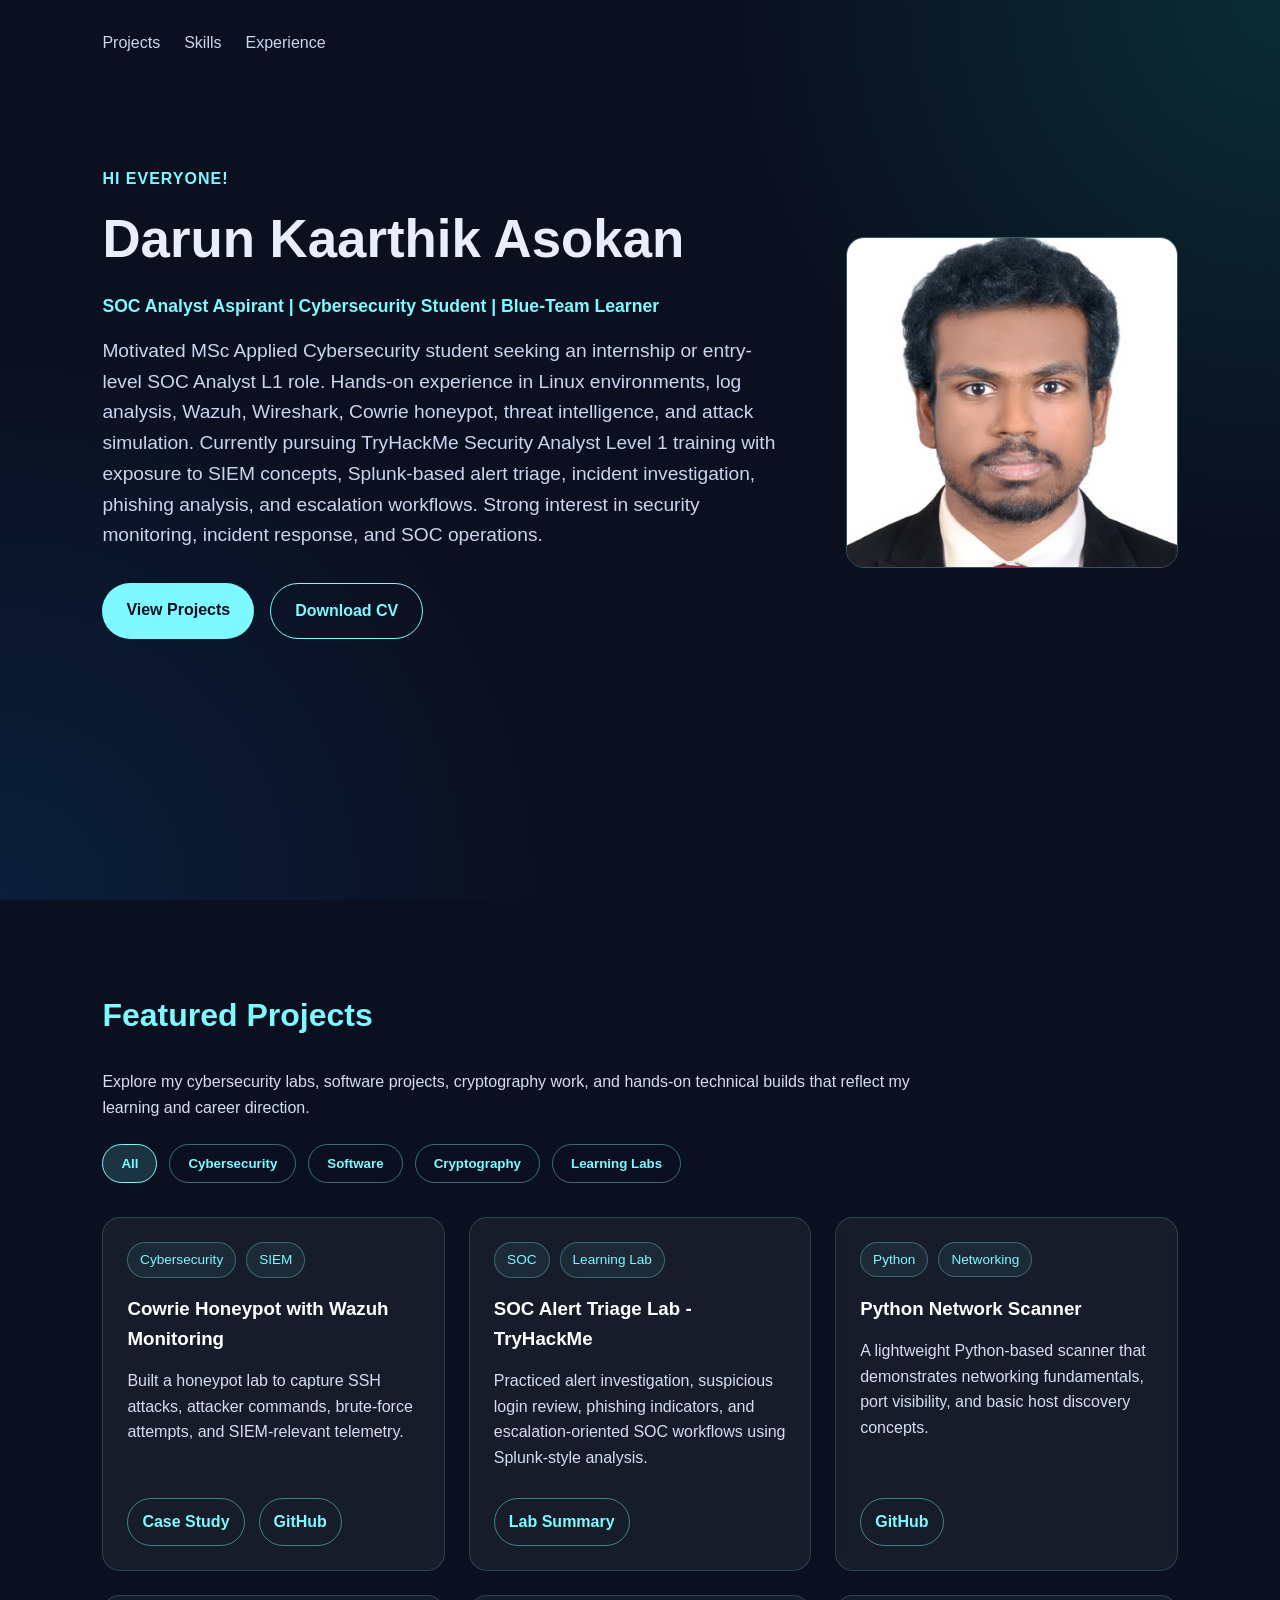
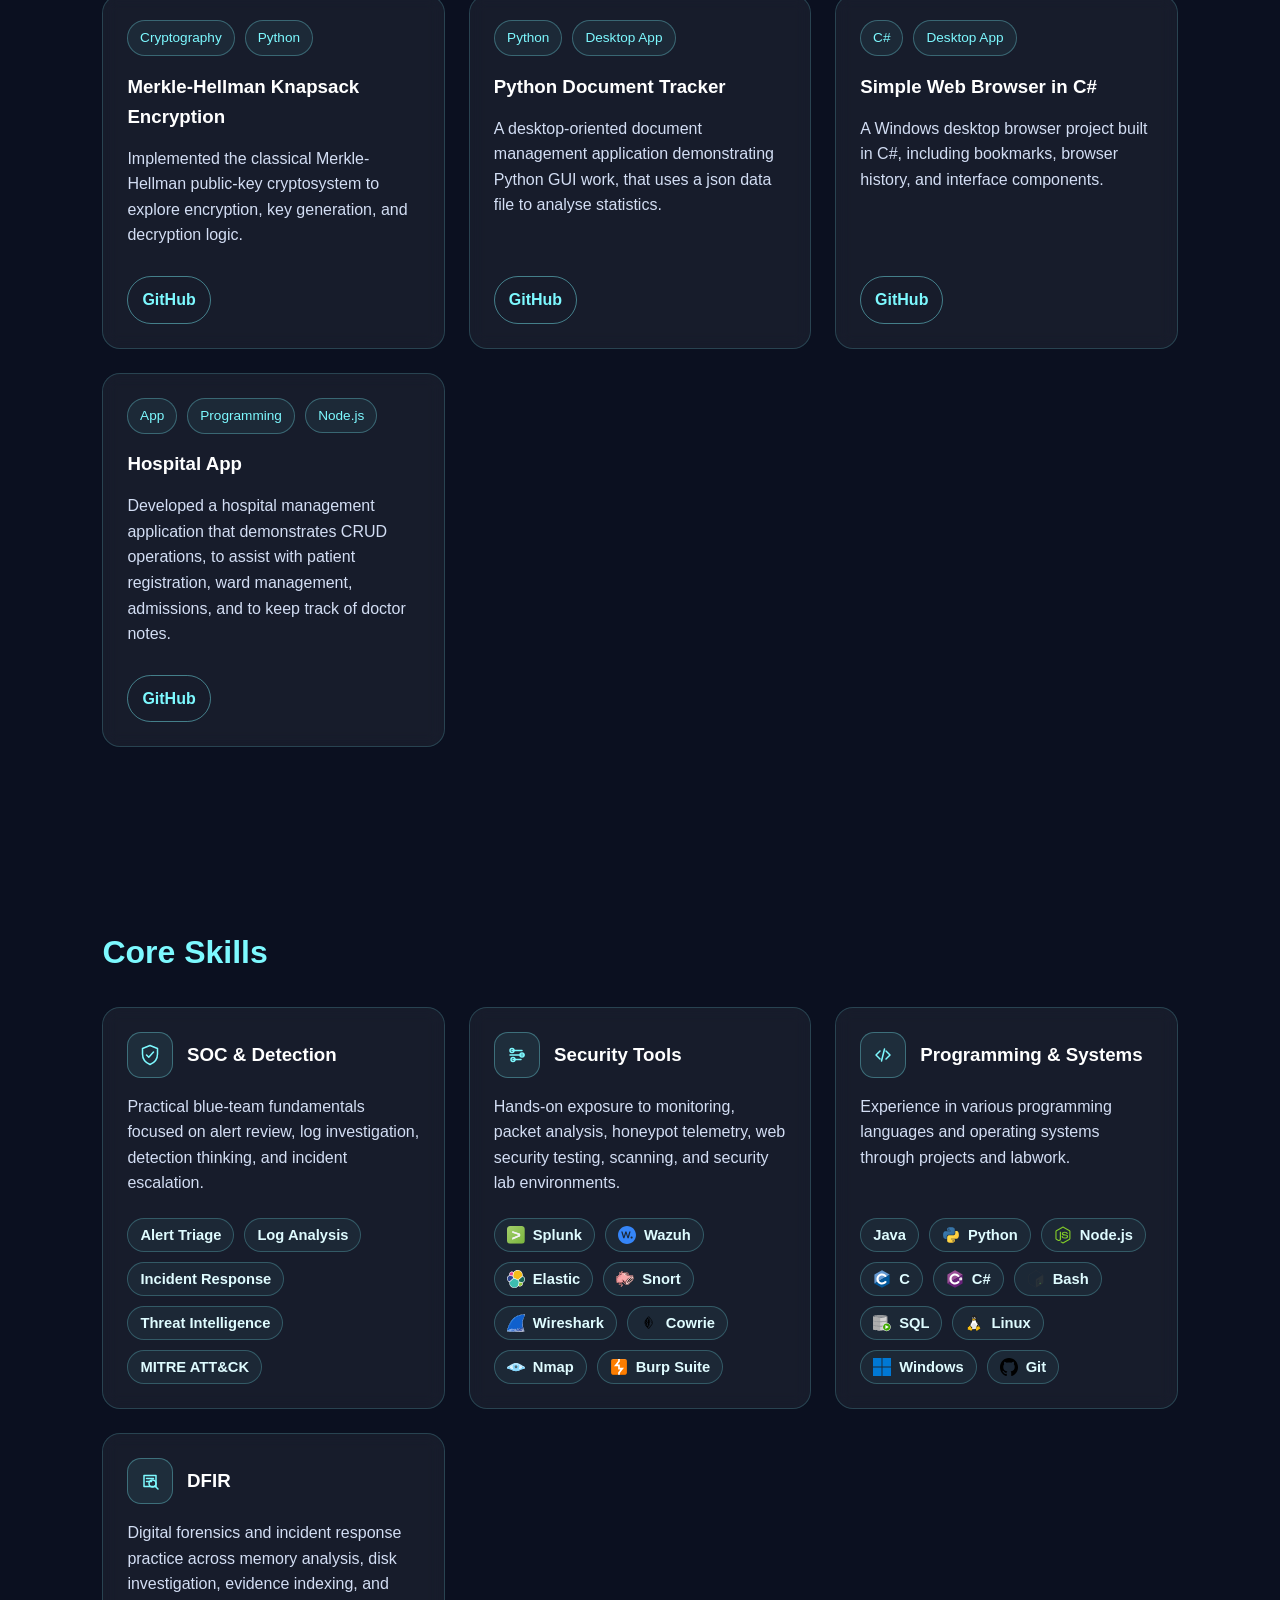
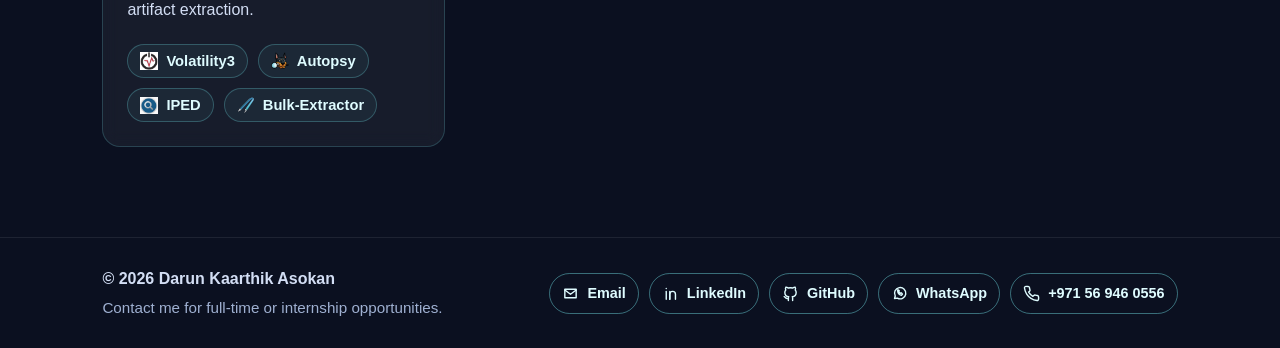
==== index.html @ 3d87abf1 "Update image source for C tool icon" ====
<!DOCTYPE html>
<html lang="en">
<head>
  <meta charset="UTF-8">
  <meta name="viewport" content="width=device-width, initial-scale=1.0">
  <title>Darun Kaarthik Asokan Portfolio</title>
  <link rel="stylesheet" href="assets/css/styles.css">
</head>
<body>

  <header class="hero">
    <nav class="navbar">
      <!-- <div class="logo">Darun Kaarthik Asokan</div> -->
      <div class="nav-links">
        <a href="#projects">Projects</a>
        <a href="#skills">Skills</a>
        <a href="experience.html">Experience</a>
      </div>
    </nav>

    <div class="hero-layout">
      <div class="hero-content">
        <p class="eyebrow">Hi Everyone!</p>

        <h1>
          Darun Kaarthik Asokan
        </h1>

        <p class="hero-title">
          SOC Analyst Aspirant | Cybersecurity Student | Blue-Team Learner
        </p>

        <p class="hero-text">
          Motivated MSc Applied Cybersecurity student seeking an internship or entry-level SOC Analyst L1 role. Hands-on
          experience in Linux environments, log analysis, Wazuh, Wireshark, Cowrie honeypot, threat intelligence, and attack
          simulation. Currently pursuing TryHackMe Security Analyst Level 1 training with exposure to SIEM concepts, Splunk-based
          alert triage, incident investigation, phishing analysis, and escalation workflows. Strong interest in security monitoring,
          incident response, and SOC operations.

        </p>

        <div class="hero-buttons">
          <a class="btn primary" href="#projects">View Projects</a>
          <a class="btn secondary" href="assets/docs/Darun_Kaarthik_CV.pdf" target="_blank" rel="noopener noreferrer">Download CV</a>
        </div>
      </div>

      <div class="profile-card" aria-label="Profile picture placeholder">
        <img class="profile-photo" src="assets/images/myphoto.jpg" alt="Darun Kaarthik Asokan">
      </div>
    </div>
  </header>

  <main>
    <section id="projects" class="section">
      <div class="projects-header">
        <h2>Featured Projects</h2>
        <p class="section-intro">
          Explore my cybersecurity labs, software projects, cryptography work,
          and hands-on technical builds that reflect my learning and career direction.
        </p>

        <div class="filter-bar" aria-label="Project filters">
          <button class="filter-btn active" data-filter="all">All</button>
          <button class="filter-btn" data-filter="cybersecurity">Cybersecurity</button>
          <button class="filter-btn" data-filter="software">Software</button>
          <button class="filter-btn" data-filter="cryptography">Cryptography</button>
          <button class="filter-btn" data-filter="labs">Learning Labs</button>
        </div>
      </div>

      <div class="project-grid filter-grid">

        <article class="project-card filter-item" data-category="cybersecurity labs">
          <div class="project-badges">
            <span>Cybersecurity</span>
            <span>SIEM</span>
          </div>
          <h3>Cowrie Honeypot with Wazuh Monitoring</h3>
          <p>
            Built a honeypot lab to capture SSH attacks, attacker commands,
            brute-force attempts, and SIEM-relevant telemetry.
          </p>
          <div class="project-actions">
            <a href="projects/cowrie-wazuh.html">Case Study</a>
            <a href="https://github.com/Darun-555/cowrie-wazuh-honeypot-lab" target="_blank" rel="noopener noreferrer">GitHub</a>
          </div>
        </article>

        <article class="project-card filter-item" data-category="cybersecurity labs">
          <div class="project-badges">
            <span>SOC</span>
            <span>Learning Lab</span>
          </div>
          <h3>SOC Alert Triage Lab - TryHackMe</h3>
          <p>
            Practiced alert investigation, suspicious login review, phishing indicators,
            and escalation-oriented SOC workflows using Splunk-style analysis.
          </p>
          <div class="project-actions">
            <a href="projects/tryhackme-soc-triage.html">Lab Summary</a>
          </div>
        </article>

        <article class="project-card filter-item" data-category="cybersecurity software">
          <div class="project-badges">
            <span>Python</span>
            <span>Networking</span>
          </div>
          <h3>Python Network Scanner</h3>
          <p>
            A lightweight Python-based scanner that demonstrates networking fundamentals,
            port visibility, and basic host discovery concepts.
          </p>
          <div class="project-actions">
            <a href="https://github.com/Darun-555/Python_Network_Scanner" target="_blank" rel="noopener noreferrer">GitHub</a>
          </div>
        </article>

        <article class="project-card filter-item" data-category="cryptography cybersecurity">
          <div class="project-badges">
            <span>Cryptography</span>
            <span>Python</span>
          </div>
          <h3>Merkle-Hellman Knapsack Encryption</h3>
          <p>
            Implemented the classical Merkle-Hellman public-key cryptosystem to explore
            encryption, key generation, and decryption logic.
          </p>
          <div class="project-actions">
            <a href="https://github.com/Darun-555/merkle-hellman-knapsack-encryption" target="_blank" rel="noopener noreferrer">GitHub</a>
          </div>
        </article>

        <article class="project-card filter-item" data-category="software">
          <div class="project-badges">
            <span>Python</span>
            <span>Desktop App</span>
          </div>
          <h3>Python Document Tracker</h3>
          <p>
            A desktop-oriented document management application demonstrating Python GUI work,
            that uses a json data file to analyse statistics.
          </p>
          <div class="project-actions">
            <a href="https://github.com/Darun-555/Python_Document_Tracker" target="_blank" rel="noopener noreferrer">GitHub</a>
          </div>
        </article>

        <article class="project-card filter-item" data-category="software">
          <div class="project-badges">
            <span>C#</span>
            <span>Desktop App</span>
          </div>
          <h3>Simple Web Browser in C#</h3>
          <p>
            A Windows desktop browser project built in C#, including bookmarks,
            browser history, and interface components.
          </p>
          <div class="project-actions">
            <a href="https://github.com/Darun-555/simple-web-browser-csharp" target="_blank" rel="noopener noreferrer">GitHub</a>
          </div>
        </article>

        <article class="project-card filter-item" data-category="software">
          <div class="project-badges">
            <span>App</span>
            <span>Programming</span>
            <span>Node.js</span>
          </div>
          <h3>Hospital App</h3>
          <p>
            Developed a hospital management application that demonstrates CRUD operations, to assist with  patient registration, 
            ward management, admissions, and to keep track of doctor notes.
          </p>
          <div class="project-actions">
            <a href="https://github.com/Darun-555/Hospital-APP" target="_blank" rel="noopener noreferrer">GitHub</a>
          </div>
        </article>

      </div>
    </section>

    <section id="skills" class="section">
      <h2>Core Skills</h2>

      <div class="skills-grid">
        <div class="skill-box">
          <div class="skill-header">
            <svg class="skill-icon" viewBox="0 0 48 48" aria-hidden="true">
              <path d="M24 5l15 6v11c0 10-6.4 17.6-15 21-8.6-3.4-15-11-15-21V11l15-6z" />
              <path d="M17 24l4.5 4.5L31 18" />
            </svg>
            <h3>SOC & Detection</h3>
          </div>
          <p>
            Practical blue-team fundamentals focused on alert review, log investigation,
            detection thinking, and incident escalation.
          </p>
          <div class="tool-list" aria-label="SOC and detection skills">
            <span class="tool-chip">Alert Triage</span>
            <span class="tool-chip">Log Analysis</span>
            <span class="tool-chip">Incident Response</span>
            <span class="tool-chip">Threat Intelligence</span>
            <span class="tool-chip icon-chip">MITRE ATT&CK</span>
          </div>
        </div>

        <div class="skill-box">
          <div class="skill-header">
            <svg class="skill-icon" viewBox="0 0 48 48" aria-hidden="true">
              <path d="M14 15h20" />
              <path d="M10 24h28" />
              <path d="M16 33h16" />
              <circle cx="14" cy="15" r="4" />
              <circle cx="34" cy="24" r="4" />
              <circle cx="16" cy="33" r="4" />
            </svg>
            <h3>Security Tools</h3>
          </div>
          <p>
            Hands-on exposure to monitoring, packet analysis, honeypot telemetry,
            web security testing, scanning, and security lab environments.
          </p>
          <div class="tool-list" aria-label="Security tools">
            <span class="tool-chip icon-chip">
              <img src="assets/images/tools/Splunk_logo.svg" alt="">
              Splunk
            </span>
            <span class="tool-chip icon-chip">
              <img src="assets/images/tools/wazuh.svg" alt="">
              Wazuh
            </span>
            <span class="tool-chip icon-chip">
              <img src="assets/images/tools/elastic.svg" alt="">
              Elastic
            </span>
            <span class="tool-chip icon-chip">
              <img src="assets/images/tools/snort.svg" alt="">
              Snort
            </span>
            <span class="tool-chip icon-chip">
              <img src="assets/images/tools/wireshark.svg" alt="">
              Wireshark
            </span>
            <span class="tool-chip icon-chip">
              <img src="assets/images/tools/cowrie.svg" alt="">
              Cowrie
            </span>
            <span class="tool-chip icon-chip">
              <img src="assets/images/tools/nmap.svg" alt="" onerror="this.style.display='none'">
              Nmap
            </span>
            <span class="tool-chip icon-chip">
              <img src="assets/images/tools/burpsuite.svg" alt="" onerror="this.style.display='none'">
              Burp Suite
            </span>
          </div>
        </div>

        <div class="skill-box">
          <div class="skill-header">
            <svg class="skill-icon" viewBox="0 0 48 48" aria-hidden="true">
              <path d="M18 16l-8 8 8 8" />
              <path d="M30 16l8 8-8 8" />
              <path d="M27 12l-6 24" />
            </svg>
            <h3>Programming & Systems</h3>
          </div>
          <p>
            Experience in various programming languages and operating systems through projects and 
            labwork.
          </p>
          <div class="tool-list" aria-label="Scripting and systems skills">
            <span class="tool-chip icon-chip">
              <img src="assets/images/tools/java.svg" alt="" onerror="this.style.display='none'">
              Java
            </span>
            <span class="tool-chip icon-chip">
              <img src="assets/images/tools/python.svg" alt="">
              Python
            </span>
            <span class="tool-chip icon-chip">
              <img src="assets/images/tools/Node.js.svg" alt="" onerror="this.style.display='none'">
              Node.js
            </span>
            <span class="tool-chip icon-chip">
              <img src="assets/images/tools/C.svg" alt="" onerror="this.style.display='none'">
              C
            </span>
            <span class="tool-chip icon-chip">
              <img src="assets/images/tools/csharp.svg" alt="" onerror="this.style.display='none'">
              C#
            </span>
            <span class="tool-chip icon-chip">
              <img src="assets/images/tools/bash.svg" alt="">
              Bash
            </span>
            <span class="tool-chip icon-chip">
              <img src="assets/images/tools/Sql.svg" alt="">
              SQL
            </span>
            <span class="tool-chip icon-chip">
              <img src="assets/images/tools/linux.svg" alt="">
              Linux
            </span>
            <span class="tool-chip icon-chip">
              <img src="assets/images/tools/Windows 11.svg" alt="" onerror="this.style.display='none'">
              Windows
            </span>
            <span class="tool-chip icon-chip">
              <img src="assets/images/tools/git.svg" alt="">
              Git
            </span>
          </div>
        </div>

        <div class="skill-box">
          <div class="skill-header">
            <svg class="skill-icon" viewBox="0 0 48 48" aria-hidden="true">
              <path d="M12 13h24v22H12z" />
              <path d="M17 19h14" />
              <path d="M17 25h10" />
              <path d="M34 34l6 6" />
              <circle cx="29" cy="29" r="7" />
            </svg>
            <h3>DFIR</h3>
          </div>
          <p>
            Digital forensics and incident response practice across memory analysis,
            disk investigation, evidence indexing, and artifact extraction.
          </p>
          <div class="tool-list" aria-label="Digital forensics and incident response tools">
            <span class="tool-chip icon-chip">
              <img src="assets/images/tools/volatility.png" alt="" onerror="this.style.display='none'">
              Volatility3
            </span>
            <span class="tool-chip icon-chip">
              <img src="assets/images/tools/autopsy.png" alt="" onerror="this.style.display='none'">
              Autopsy
            </span>
            <span class="tool-chip icon-chip">
              <img src="assets/images/tools/IPED.jpg" alt="" onerror="this.style.display='none'">
              IPED
            </span>
            <span class="tool-chip icon-chip">
              <img src="assets/images/tools/bulkextractor.svg" alt="" onerror="this.style.display='none'">
              Bulk-Extractor
            </span>
          </div>
        </div>
      </div>
    </section>
  </main>

  <footer>
    <div class="footer-contact-copy">
      <p>&copy; 2026 Darun Kaarthik Asokan</p>
      <p>Contact me for full-time or internship opportunities.</p>
    </div>
    <div class="footer-links" aria-label="Footer contact links">
      <a href="mailto:darunkaarthik@gmail.com">
        <svg viewBox="0 0 24 24" aria-hidden="true">
          <path d="M4 6h16v12H4z" />
          <path d="M4 7l8 6 8-6" />
        </svg>
        Email
      </a>
      <a href="https://www.linkedin.com/in/darun-kaarthik-868592268/" target="_blank" rel="noopener noreferrer">
        <svg viewBox="0 0 24 24" aria-hidden="true">
          <path d="M6 9v11" />
          <path d="M6 5v.1" />
          <path d="M11 20v-7a4 4 0 0 1 8 0v7" />
          <path d="M11 9v11" />
        </svg>
        LinkedIn
      </a>
      <a href="https://github.com/Darun-555/" target="_blank" rel="noopener noreferrer">
        <svg viewBox="0 0 24 24" aria-hidden="true">
          <path d="M9 19c-4 1.3-4-2-6-2.5" />
          <path d="M15 22v-3.5c0-1 .1-1.4-.5-2 2.8-.3 5.5-1.4 5.5-6A4.7 4.7 0 0 0 18.7 7 4.4 4.4 0 0 0 18.5 3s-1.1-.3-3.5 1.3a12.2 12.2 0 0 0-6 0C6.6 2.7 5.5 3 5.5 3a4.4 4.4 0 0 0-.2 4A4.7 4.7 0 0 0 4 10.5c0 4.6 2.7 5.7 5.5 6-.6.6-.6 1.2-.5 2V22" />
        </svg>
        GitHub
      </a>
      <a href="https://wa.me/971569460556" target="_blank" rel="noopener noreferrer">
        <svg viewBox="0 0 24 24" aria-hidden="true">
          <path d="M5 19l1-3.5A8 8 0 1 1 9 18.5z" />
          <path d="M9.5 8.8c.2 3 2.4 5.1 5.2 5.7l1.1-1.1c.3-.3.3-.8 0-1.1l-1-1c-.3-.3-.7-.3-1 0l-.5.5a5.8 5.8 0 0 1-2.4-2.4l.5-.5c.3-.3.3-.7 0-1l-1-1c-.3-.3-.8-.3-1.1 0z" />
        </svg>
        WhatsApp
      </a>
      <a href="tel:+971569460556">
        <svg viewBox="0 0 24 24" aria-hidden="true">
          <path d="M22 16.9v3a2 2 0 0 1-2.2 2 19.8 19.8 0 0 1-8.6-3.1 19.3 19.3 0 0 1-6-6A19.8 19.8 0 0 1 2.1 4.2 2 2 0 0 1 4.1 2h3a2 2 0 0 1 2 1.7c.1 1 .4 2 .7 2.9a2 2 0 0 1-.5 2.1L8 10a16 16 0 0 0 6 6l1.3-1.3a2 2 0 0 1 2.1-.5c.9.3 1.9.6 2.9.7A2 2 0 0 1 22 16.9z" />
        </svg>
        +971 56 946 0556
      </a>
    </div>
  </footer>

  <script src="assets/js/script.js"></script>
</body>
</html>
---- assets/css/styles.css ----
* {
  margin: 0;
  padding: 0;
  box-sizing: border-box;
}

body {
  font-family: Arial, sans-serif;
  background: #0b1020;
  color: #e8eefc;
  line-height: 1.6;
}

html {
  scroll-behavior: smooth;
}

a {
  color: inherit;
  text-decoration: none;
}

.hero {
  min-height: 100vh;
  padding: 30px 8%;
  background:
    radial-gradient(circle at top right, rgba(0, 255, 200, 0.12), transparent 35%),
    radial-gradient(circle at bottom left, rgba(0, 140, 255, 0.12), transparent 35%),
    #0b1020;
}

.navbar {
  display: flex;
  justify-content: space-between;
  align-items: center;
}

.logo {
  font-size: 1.3rem;
  font-weight: bold;
  color: #7df9ff;
}

.nav-links {
  display: flex;
  gap: 24px;
}

.nav-links a {
  color: #c9d6f0;
}

.hero-layout {
  display: grid;
  grid-template-columns: minmax(0, 1.35fr) minmax(260px, 0.65fr);
  gap: 56px;
  align-items: center;
  margin-top: 110px;
}

.hero-content {
  max-width: 850px;
}

.eyebrow {
  color: #7df9ff;
  font-weight: bold;
  margin-bottom: 18px;
  text-transform: uppercase;
  letter-spacing: 1px;
}

.hero h1 {
  font-size: 3.3rem;
  line-height: 1.15;
  margin-bottom: 22px;
}

.placeholder-label {
  display: block;
  color: #7df9ff;
  font-size: 0.9rem;
  font-weight: bold;
  letter-spacing: 1px;
  margin-bottom: 10px;
  text-transform: uppercase;
}

.hero-title {
  color: #7df9ff;
  font-size: 1.1rem;
  font-weight: bold;
  margin-bottom: 16px;
}

.hero-text {
  font-size: 1.2rem;
  max-width: 720px;
  color: #c9d6f0;
  margin-bottom: 32px;
}

.profile-card {
  justify-self: end;
  width: min(100%, 340px);
}

.profile-photo-placeholder {
  aspect-ratio: 1;
  display: grid;
  place-items: center;
  border: 1px dashed rgba(125, 249, 255, 0.6);
  border-radius: 18px;
  background:
    linear-gradient(135deg, rgba(125, 249, 255, 0.14), rgba(255, 255, 255, 0.04)),
    rgba(255, 255, 255, 0.05);
}

.profile-photo {
  aspect-ratio: 1;
  width: 100%;
  display: block;
  object-fit: cover;
  border: 1px solid rgba(125, 249, 255, 0.3);
  border-radius: 18px;
}

.profile-photo-placeholder span {
  color: #7df9ff;
  font-weight: bold;
  letter-spacing: 1px;
  text-transform: uppercase;
}

.profile-note {
  margin-top: 14px;
  color: #9fb0d1;
  font-size: 0.95rem;
  text-align: center;
}

.hero-buttons {
  display: flex;
  gap: 16px;
  flex-wrap: wrap;
}

.btn {
  display: inline-block;
  padding: 14px 24px;
  border-radius: 999px;
  font-weight: bold;
}

.primary {
  background: #7df9ff;
  color: #07111f;
}

.secondary {
  border: 1px solid #7df9ff;
  color: #7df9ff;
}

.section {
  padding: 90px 8%;
}

.projects-header,
.skills-grid,
.project-grid {
  max-width: 1200px;
}

.section h2 {
  font-size: 2rem;
  margin-bottom: 28px;
  color: #7df9ff;
}

.section p {
  max-width: 850px;
  color: #d3def4;
}

.project-grid,
.skills-grid {
  display: grid;
  gap: 24px;
  margin-top: 28px;
}

.project-grid {
  align-items: stretch;
  grid-template-columns: repeat(auto-fit, minmax(270px, 1fr));
}

.skills-grid {
  align-items: stretch;
  grid-template-columns: repeat(auto-fit, minmax(260px, 1fr));
}

.project-card,
.skill-box {
  background: rgba(255, 255, 255, 0.05);
  border: 1px solid rgba(125, 249, 255, 0.18);
  border-radius: 18px;
  padding: 24px;
  backdrop-filter: blur(8px);
}

.project-card {
  display: flex;
  flex-direction: column;
}

.skill-box {
  display: flex;
  flex-direction: column;
  animation: skillFadeUp 0.65s ease both;
  transition: border-color 0.25s ease, box-shadow 0.25s ease, transform 0.25s ease;
}

.skill-box:nth-child(2) {
  animation-delay: 0.08s;
}

.skill-box:nth-child(3) {
  animation-delay: 0.16s;
}

.skill-box:nth-child(4) {
  animation-delay: 0.24s;
}

.skill-box:hover {
  border-color: rgba(125, 249, 255, 0.42);
  box-shadow: 0 16px 36px rgba(0, 0, 0, 0.24), 0 0 24px rgba(125, 249, 255, 0.08);
  transform: translateY(-5px);
}

.skill-header {
  display: flex;
  align-items: center;
  gap: 14px;
  margin-bottom: 16px;
}

.skill-icon,
.skill-icon-img {
  width: 46px;
  height: 46px;
  flex: 0 0 46px;
}

.skill-icon {
  padding: 10px;
  border: 1px solid rgba(125, 249, 255, 0.32);
  border-radius: 14px;
  background: rgba(125, 249, 255, 0.08);
  fill: none;
  stroke: #7df9ff;
  stroke-linecap: round;
  stroke-linejoin: round;
  stroke-width: 3;
}

.skill-icon-img {
  display: block;
  padding: 9px;
  border: 1px solid rgba(125, 249, 255, 0.32);
  background: rgba(125, 249, 255, 0.08);
  box-sizing: border-box;
  object-fit: contain;
  border-radius: 14px;
}

.project-card h3,
.skill-box h3 {
  color: #ffffff;
}

.project-card h3 {
  margin-bottom: 14px;
}

.skill-box h3 {
  margin-bottom: 0;
}

.skill-box p {
  margin-bottom: 22px;
}

.tool-list {
  display: flex;
  flex-wrap: wrap;
  gap: 10px;
  margin-top: auto;
}

.tool-chip {
  display: inline-flex;
  align-items: center;
  gap: 0;
  min-height: 34px;
  padding: 7px 12px;
  border: 1px solid rgba(125, 249, 255, 0.24);
  border-radius: 999px;
  background: rgba(125, 249, 255, 0.055);
  color: #dffcff;
  font-size: 0.92rem;
  font-weight: bold;
  line-height: 1;
  transition: background 0.22s ease, border-color 0.22s ease, box-shadow 0.22s ease, transform 0.22s ease;
}

.tool-chip:hover {
  background: rgba(125, 249, 255, 0.13);
  border-color: rgba(125, 249, 255, 0.65);
  box-shadow: 0 0 18px rgba(125, 249, 255, 0.12);
  transform: translateY(-2px);
}

.icon-chip {
  gap: 8px;
}

.icon-chip img {
  width: 18px;
  height: 18px;
  display: block;
  flex: 0 0 18px;
  object-fit: contain;
}

@keyframes skillFadeUp {
  from {
    opacity: 0;
    transform: translateY(16px);
  }

  to {
    opacity: 1;
    transform: translateY(0);
  }
}

.project-card a {
  display: inline-block;
  margin-top: 16px;
  color: #7df9ff;
  font-weight: bold;
}

.footer-links a {
  display: inline-flex;
  align-items: center;
  gap: 8px;
  border: 1px solid rgba(125, 249, 255, 0.4);
  padding: 8px 12px;
  border-radius: 999px;
  color: #dffcff;
  font-size: 0.9rem;
  font-weight: bold;
  transition: background 0.22s ease, border-color 0.22s ease, color 0.22s ease, transform 0.22s ease;
}

.footer-links a:hover {
  background: rgba(125, 249, 255, 0.13);
  border-color: rgba(125, 249, 255, 0.75);
  color: #ffffff;
  transform: translateY(-2px);
}

footer {
  display: flex;
  align-items: center;
  justify-content: space-between;
  gap: 22px;
  padding: 28px 8%;
  border-top: 1px solid rgba(255, 255, 255, 0.08);
  color: #9fb0d1;
}

.footer-contact-copy {
  display: grid;
  gap: 4px;
}

.footer-contact-copy p:first-child {
  color: #d3def4;
  font-weight: bold;
}

.footer-contact-copy p:last-child {
  max-width: 460px;
  font-size: 0.95rem;
}

.footer-links {
  display: flex;
  align-items: center;
  justify-content: flex-end;
  gap: 10px;
  flex-wrap: wrap;
}

.footer-links svg {
  width: 17px;
  height: 17px;
  flex: 0 0 17px;
  fill: none;
  stroke: currentColor;
  stroke-linecap: round;
  stroke-linejoin: round;
  stroke-width: 2;
}

@media (max-width: 768px) {
  .navbar {
    flex-direction: column;
    gap: 18px;
  }

  .hero-layout {
    grid-template-columns: 1fr;
    gap: 34px;
    margin-top: 70px;
  }

  .hero h1 {
    font-size: 2.35rem;
  }

  .profile-card {
    justify-self: stretch;
    max-width: 320px;
  }

  .nav-links {
    flex-wrap: wrap;
    justify-content: center;
  }

  footer {
    align-items: flex-start;
    flex-direction: column;
  }

  .footer-links {
    justify-content: flex-start;
  }
}

  .project-actions {
    display: flex;
    gap: 14px;
    margin-top: auto;
    padding-top: 28px;
    flex-wrap: wrap;
  }

  .project-actions a {
    border: 1px solid rgba(125, 249, 255, 0.45);
    padding: 10px 14px;
    border-radius: 999px;
    color: #7df9ff;
    font-weight: bold;
    margin-top: 0;
    transition: 0.25s ease;
  }

  .project-actions a:hover {
    background: rgba(125, 249, 255, 0.12);
  }

  .case-study {
    padding: 60px 8%;
    max-width: 1200px;
    margin: 0 auto;
  }

  .back-link {
    display: inline-block;
    margin-bottom: 30px;
    color: #7df9ff;
    font-weight: bold;
  }

  .case-hero h1 {
    font-size: 3rem;
    line-height: 1.15;
    margin-bottom: 18px;
  }

  .case-hero p {
    max-width: 850px;
    color: #d3def4;
  }

  .tag-row {
    display: flex;
    gap: 12px;
    flex-wrap: wrap;
    margin-top: 22px;
  }

  .tag-row span {
    padding: 8px 14px;
    border-radius: 999px;
    border: 1px solid rgba(125, 249, 255, 0.35);
    color: #7df9ff;
    font-size: 0.95rem;
  }

  .case-section {
    margin-top: 64px;
  }

  .case-section h2 {
    font-size: 2rem;
    color: #7df9ff;
    margin-bottom: 22px;
  }

  .detail-grid {
    display: grid;
    gap: 18px;
    grid-template-columns: repeat(auto-fit, minmax(220px, 1fr));
  }

  .detail-card {
    background: rgba(255, 255, 255, 0.05);
    border: 1px solid rgba(125, 249, 255, 0.18);
    padding: 22px;
    border-radius: 18px;
  }

  .case-image {
    width: 100%;
    height: 100%;
    display: block;
    object-fit: contain;
    background: rgba(255, 255, 255, 0.03);
    border-radius: 18px;
    border: 1px solid rgba(125, 249, 255, 0.16);
  }

  .case-figure,
  .image-grid figure {
    display: flex;
    flex-direction: column;
    min-width: 0;
  }

  .case-figure {
    max-width: 900px;
  }

  .image-grid {
    display: grid;
    gap: 24px;
    grid-template-columns: repeat(auto-fit, minmax(260px, 1fr));
  }

  .image-zoom-trigger {
    position: relative;
    display: block;
    width: 100%;
    aspect-ratio: 16 / 10;
    padding: 0;
    overflow: hidden;
    cursor: zoom-in;
    border: 0;
    border-radius: 18px;
    background: rgba(255, 255, 255, 0.04);
  }

  .image-zoom-trigger::after {
    content: "Click to enlarge";
    position: absolute;
    right: 12px;
    bottom: 12px;
    padding: 7px 10px;
    border: 1px solid rgba(125, 249, 255, 0.42);
    border-radius: 999px;
    background: rgba(11, 16, 32, 0.84);
    color: #dffcff;
    font-size: 0.78rem;
    font-weight: bold;
    opacity: 0;
    transform: translateY(6px);
    transition: opacity 0.22s ease, transform 0.22s ease;
  }

  .image-zoom-trigger:hover::after,
  .image-zoom-trigger:focus-visible::after {
    opacity: 1;
    transform: translateY(0);
  }

  .image-zoom-trigger:focus-visible {
    outline: 3px solid rgba(125, 249, 255, 0.58);
    outline-offset: 3px;
  }

  .image-grid img {
    width: 100%;
    height: 100%;
    display: block;
    object-fit: contain;
    background: rgba(255, 255, 255, 0.03);
    border-radius: 18px;
    border: 1px solid rgba(125, 249, 255, 0.16);
  }

  .case-figure figcaption,
  .image-grid figcaption {
    margin-top: 12px;
    color: #b6c5e3;
    font-size: 0.95rem;
  }

  .image-modal {
    position: fixed;
    inset: 0;
    z-index: 20;
    display: none;
    align-items: center;
    justify-content: center;
    padding: 72px 6% 44px;
    background: rgba(4, 8, 18, 0.88);
  }

  .image-modal.open {
    display: flex;
  }

  .image-modal-content {
    width: min(100%, 1120px);
    max-height: 86vh;
  }

  .image-modal-content img {
    width: 100%;
    max-height: 76vh;
    display: block;
    object-fit: contain;
    border: 1px solid rgba(125, 249, 255, 0.28);
    border-radius: 18px;
    background: #070b16;
  }

  .image-modal-content figcaption {
    margin-top: 12px;
    color: #d3def4;
    text-align: center;
  }

  .image-modal-close {
    position: fixed;
    top: 22px;
    right: 28px;
    width: 44px;
    height: 44px;
    border: 1px solid rgba(125, 249, 255, 0.45);
    border-radius: 999px;
    background: rgba(11, 16, 32, 0.92);
    color: #dffcff;
    cursor: pointer;
    font-size: 1.8rem;
    line-height: 1;
  }

  .image-modal-close:hover,
  .image-modal-close:focus-visible {
    background: rgba(125, 249, 255, 0.13);
    outline: none;
  }

  .case-list {
    padding-left: 22px;
    color: #d3def4;
  }

  .case-list li {
    margin-bottom: 12px;
  }

  .experience-list {
    display: grid;
    gap: 24px;
  }

  .experience-card {
    display: grid;
    grid-template-columns: 150px minmax(0, 1fr);
    align-items: start;
    gap: 26px;
    background: rgba(255, 255, 255, 0.05);
    border: 1px solid rgba(125, 249, 255, 0.18);
    border-radius: 18px;
    padding: 26px;
  }

  .experience-logo-wrap {
    display: grid;
    place-items: center;
    min-height: 120px;
    padding: 18px;
    border: 1px solid rgba(125, 249, 255, 0.16);
    border-radius: 16px;
    background: rgba(255, 255, 255, 0.92);
  }

  .experience-logo {
    display: block;
    width: 100%;
    max-height: 78px;
    object-fit: contain;
  }

  .experience-content {
    min-width: 0;
  }

  .experience-header {
    display: flex;
    justify-content: space-between;
    gap: 18px;
    margin-bottom: 18px;
  }

  .experience-header h2 {
    color: #ffffff;
    font-size: 1.45rem;
    margin-bottom: 6px;
  }

  .experience-company,
  .experience-date {
    color: #c9d6f0;
  }

  .experience-date {
    flex: 0 0 auto;
    font-weight: bold;
  }

  @media (max-width: 768px) {
    .case-hero h1 {
      font-size: 2.3rem;
    }

    .experience-header {
      flex-direction: column;
      gap: 8px;
    }

    .experience-card {
      grid-template-columns: 1fr;
    }

    .experience-logo-wrap {
      width: min(100%, 220px);
      min-height: 96px;
    }
  }

  .projects-header {
    max-width: 900px;
  }

  .section-intro {
    max-width: 850px;
    color: #d3def4;
    margin-bottom: 24px;
  }

  .filter-bar {
    display: flex;
    flex-wrap: wrap;
    align-items: center;
    gap: 12px;
    margin-bottom: 34px;
  }

  .filter-btn {
    border: 1px solid rgba(125, 249, 255, 0.4);
    background: transparent;
    color: #7df9ff;
    padding: 11px 18px;
    border-radius: 999px;
    cursor: pointer;
    font-weight: bold;
    transition: 0.25s ease;
  }

  .filter-btn:hover,
  .filter-btn.active {
    background: rgba(125, 249, 255, 0.15);
    border-color: #7df9ff;
  }

  .filter-item.hide {
    display: none;
  }

  .project-badges {
    display: flex;
    flex-wrap: wrap;
    gap: 10px;
    margin-bottom: 16px;
  }

  .project-badges span {
    padding: 6px 12px;
    border-radius: 999px;
    font-size: 0.85rem;
    border: 1px solid rgba(125, 249, 255, 0.3);
    color: #7df9ff;
    background: rgba(125, 249, 255, 0.06);
  }

@media (prefers-reduced-motion: reduce) {
  .skill-box,
  .tool-chip {
    animation: none;
    transition: none;
  }

  .skill-box:hover,
  .tool-chip:hover {
    transform: none;
  }
}
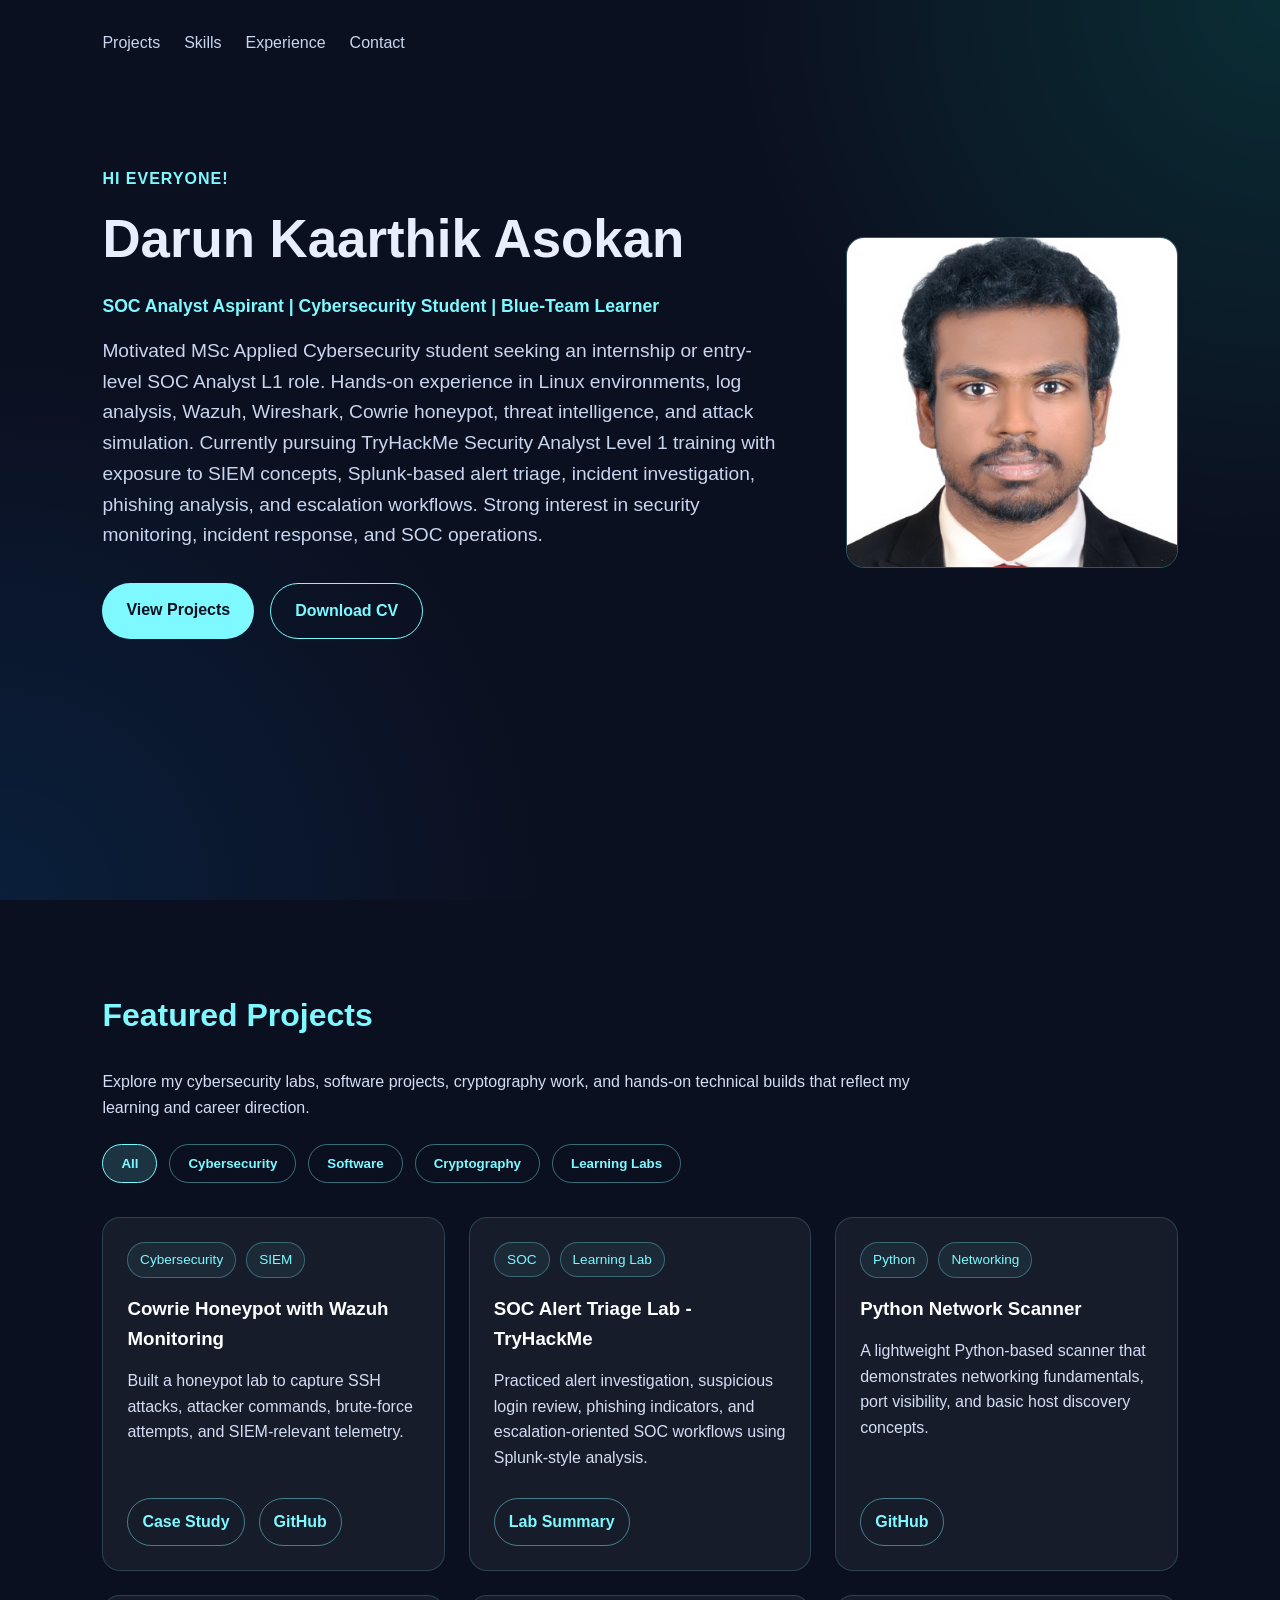
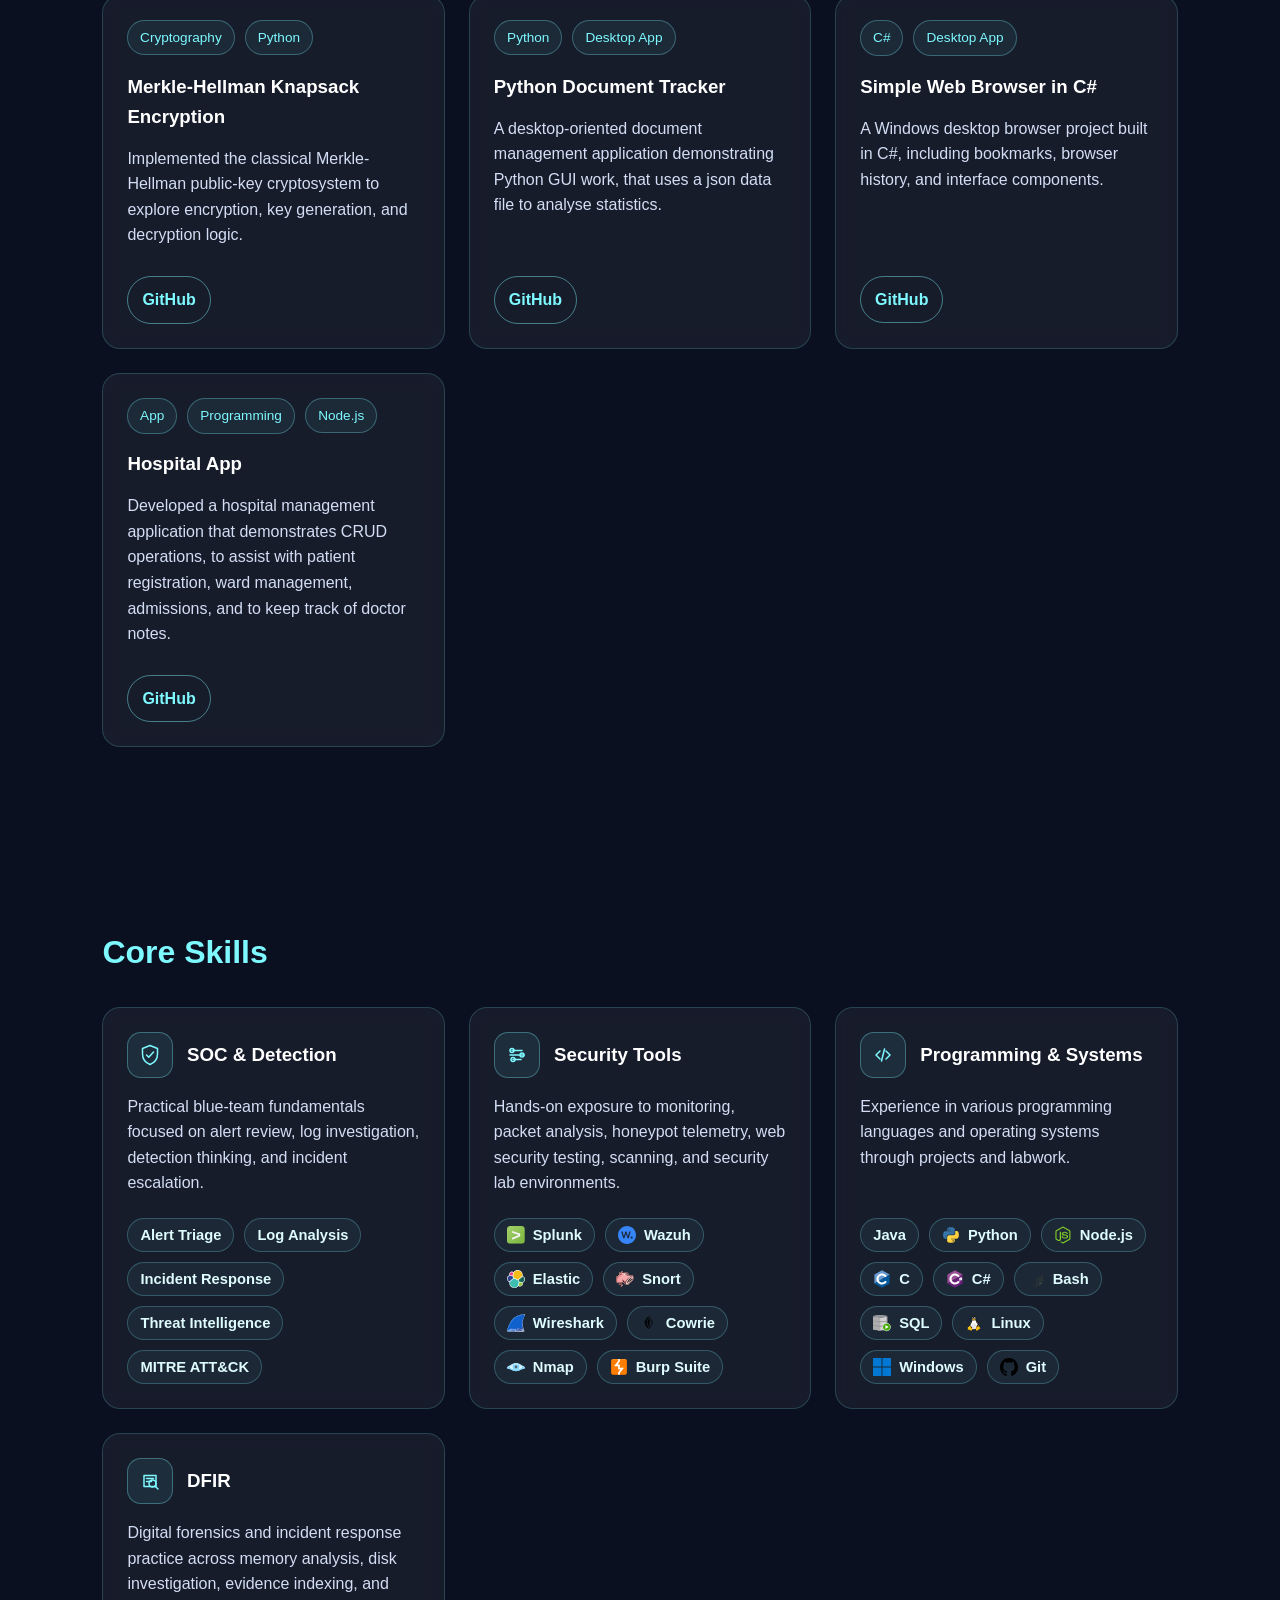
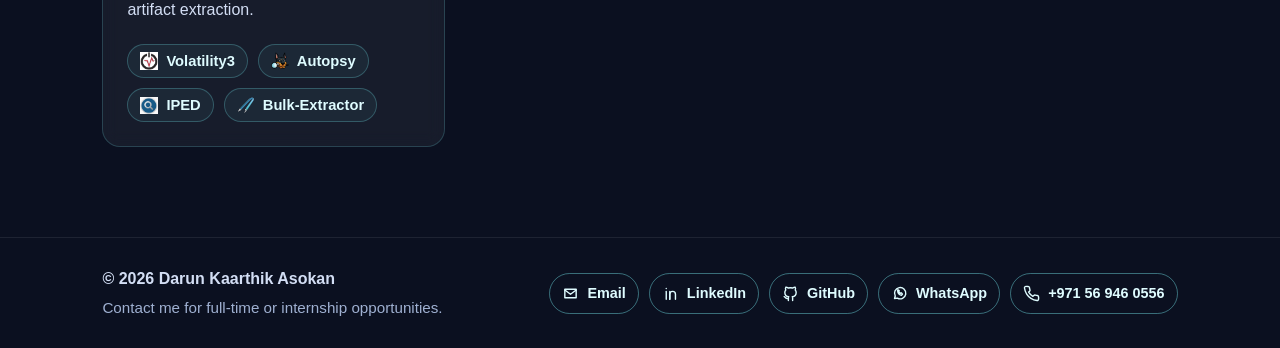
==== commit c95290be: "Add contact link to navigation and update footer" ====
--- a/index.html
+++ b/index.html
@@ -15,6 +15,7 @@
         <a href="#projects">Projects</a>
         <a href="#skills">Skills</a>
         <a href="experience.html">Experience</a>
+        <a href="#contact">Contact</a>
       </div>
     </nav>
 
@@ -353,7 +354,7 @@
     </section>
   </main>
 
-  <footer>
+  <footer id="contact">
     <div class="footer-contact-copy">
       <p>&copy; 2026 Darun Kaarthik Asokan</p>
       <p>Contact me for full-time or internship opportunities.</p>
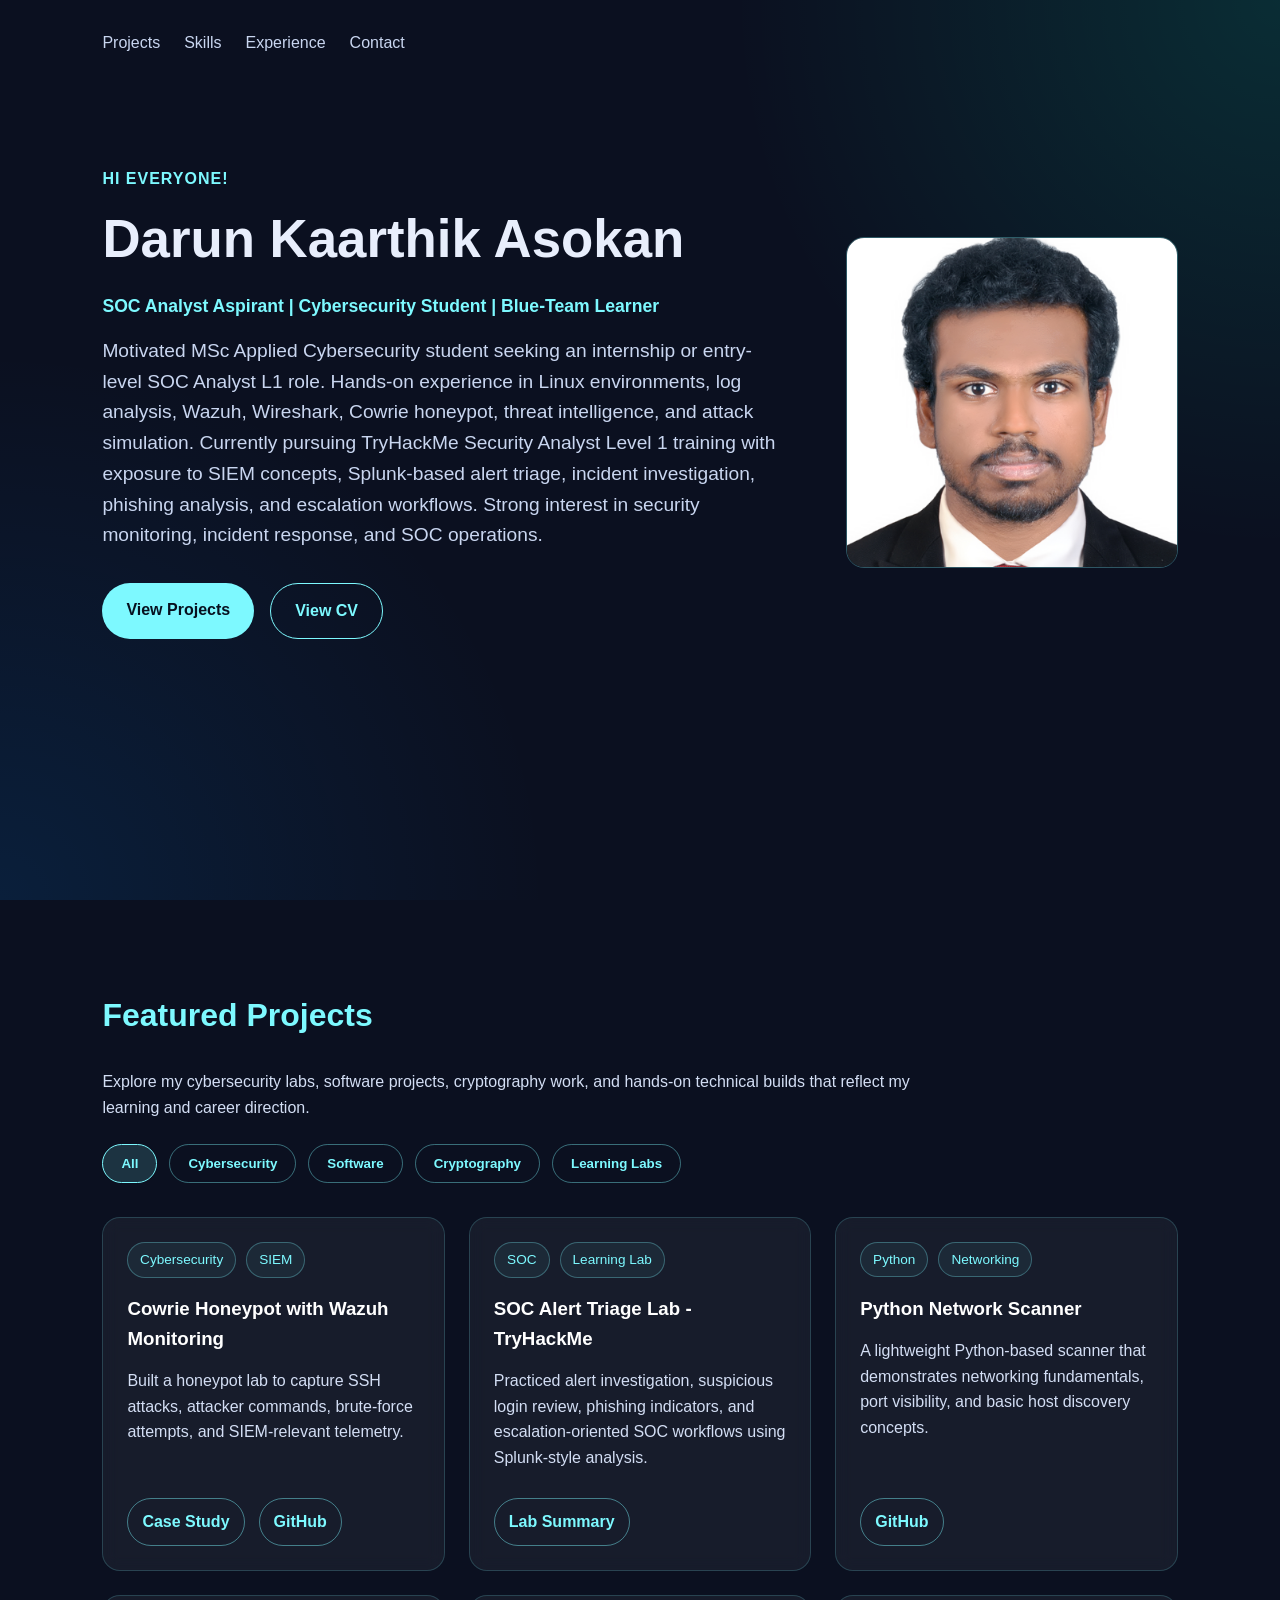
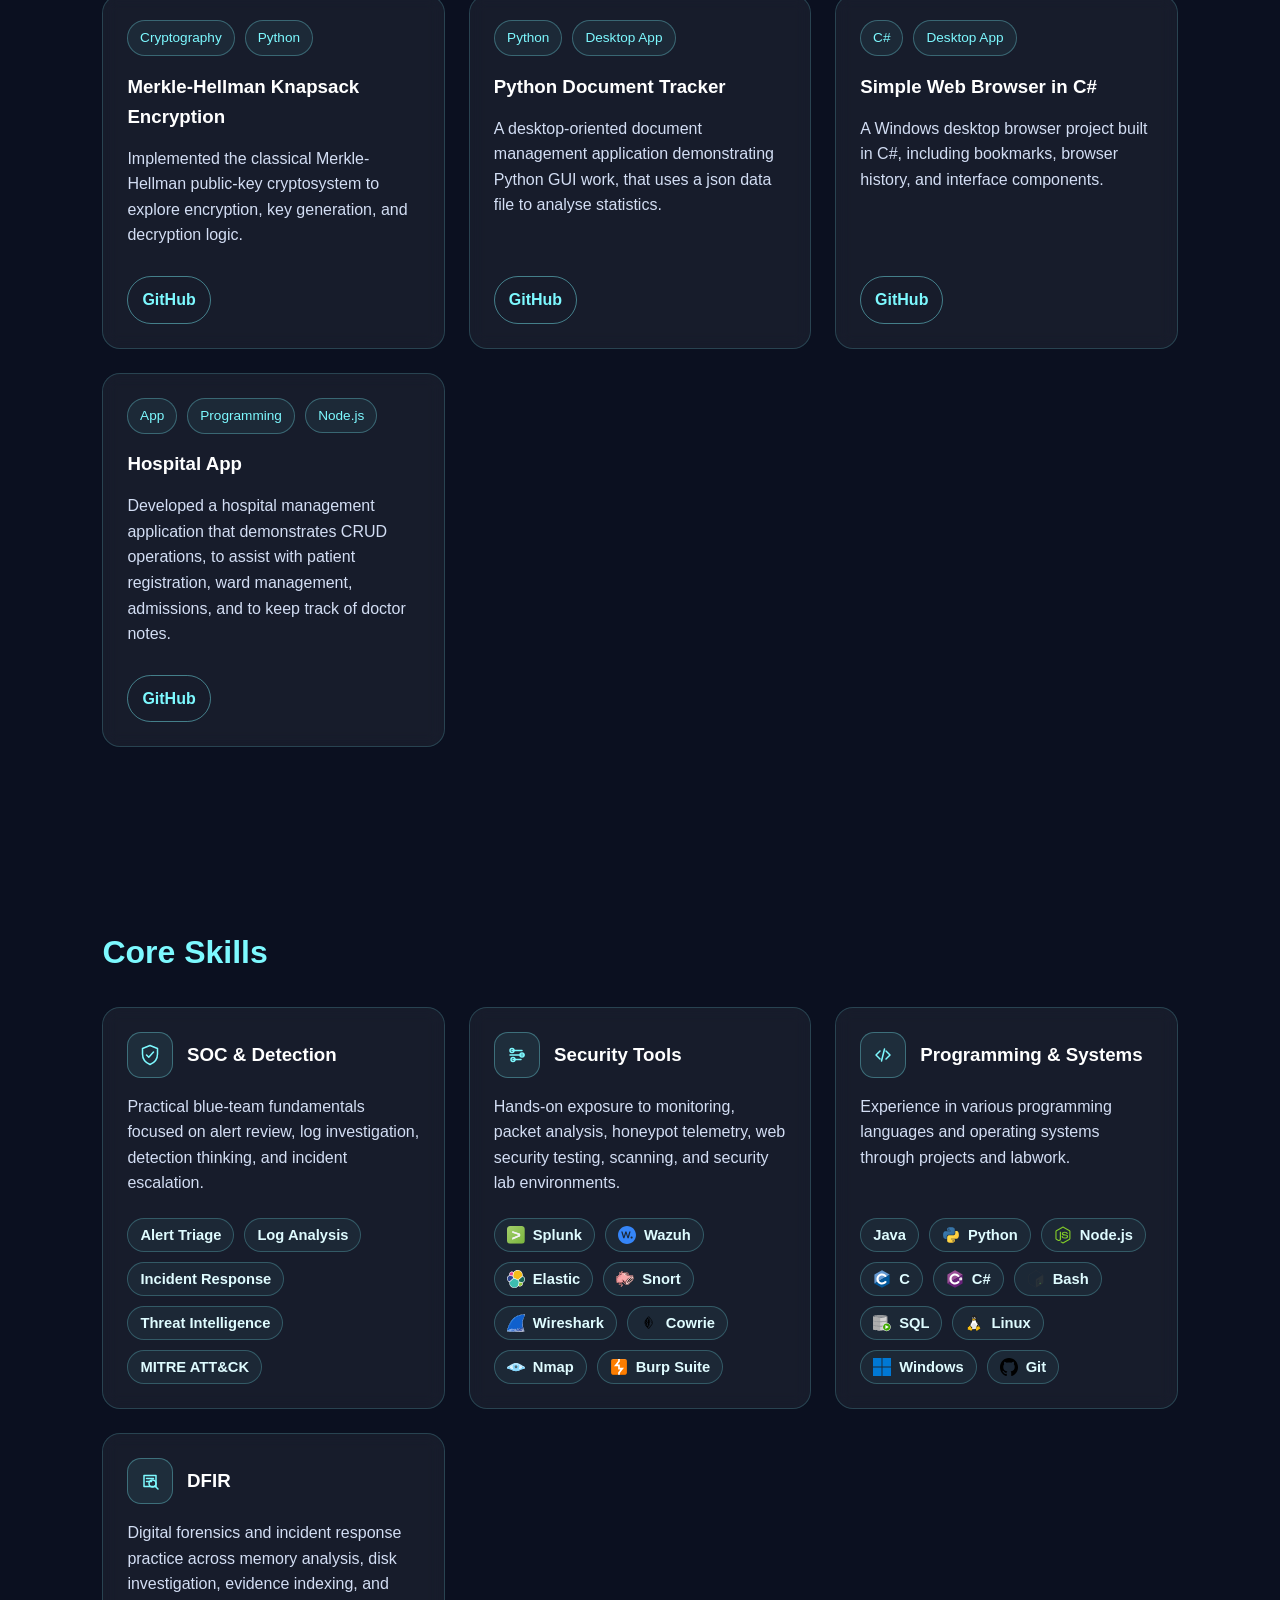
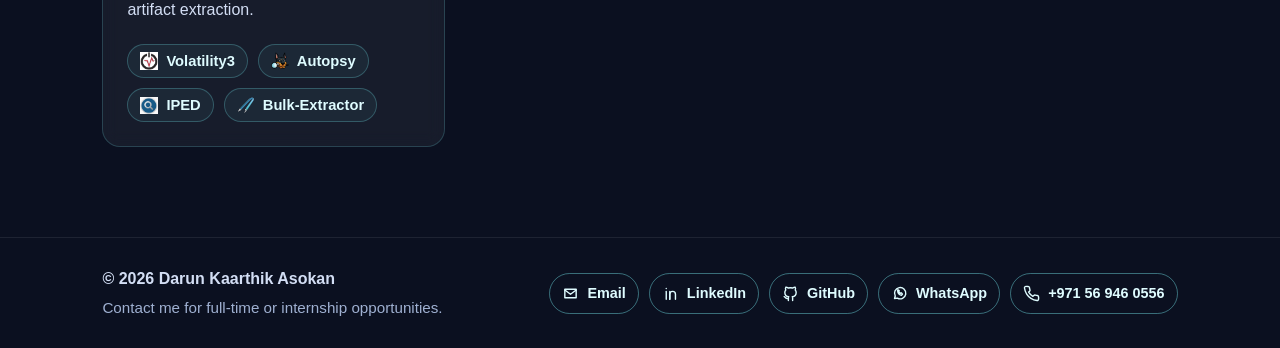
==== commit 113750d8: "Update index.html" ====
--- a/index.html
+++ b/index.html
@@ -42,7 +42,7 @@
 
         <div class="hero-buttons">
           <a class="btn primary" href="#projects">View Projects</a>
-          <a class="btn secondary" href="assets/docs/Darun_Kaarthik_CV.pdf" target="_blank" rel="noopener noreferrer">Download CV</a>
+          <a class="btn secondary" href="assets/docs/Darun_Kaarthik_CV.pdf" target="_blank" rel="noopener noreferrer">View CV</a>
         </div>
       </div>
 
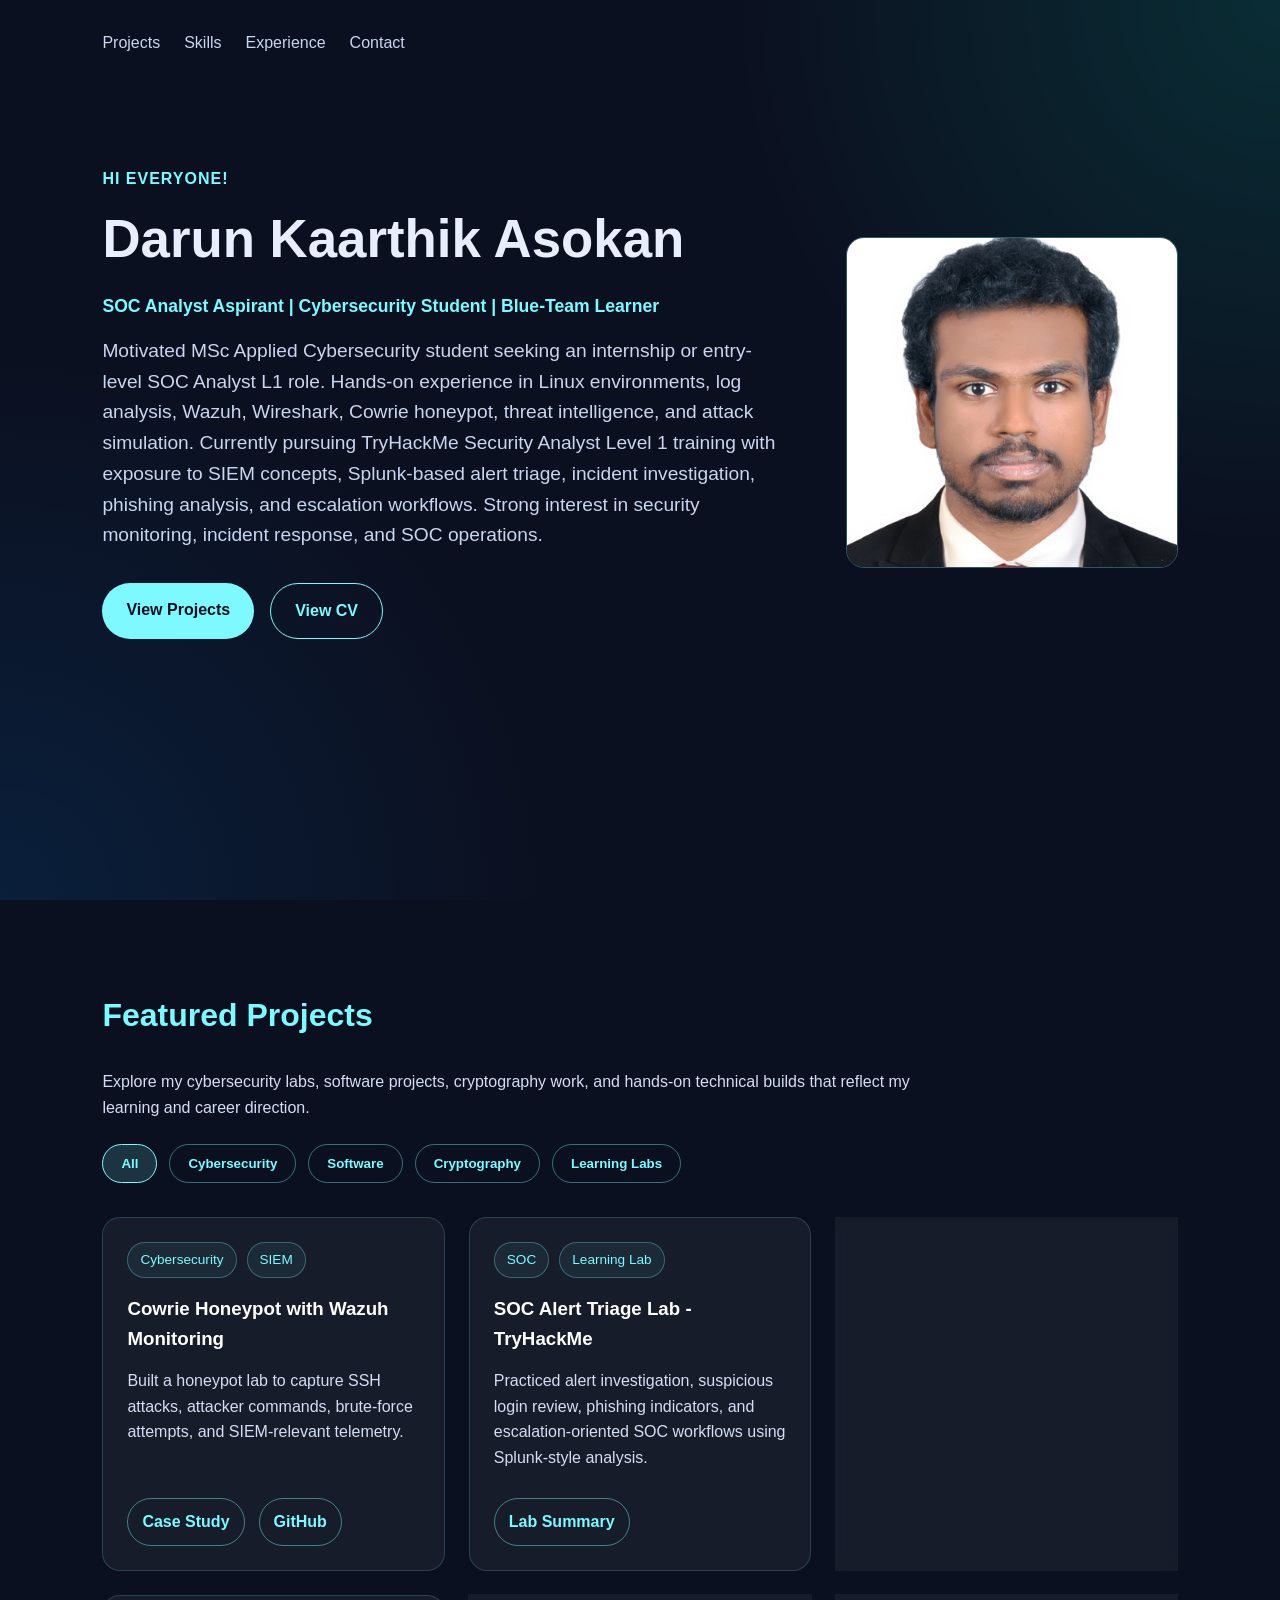
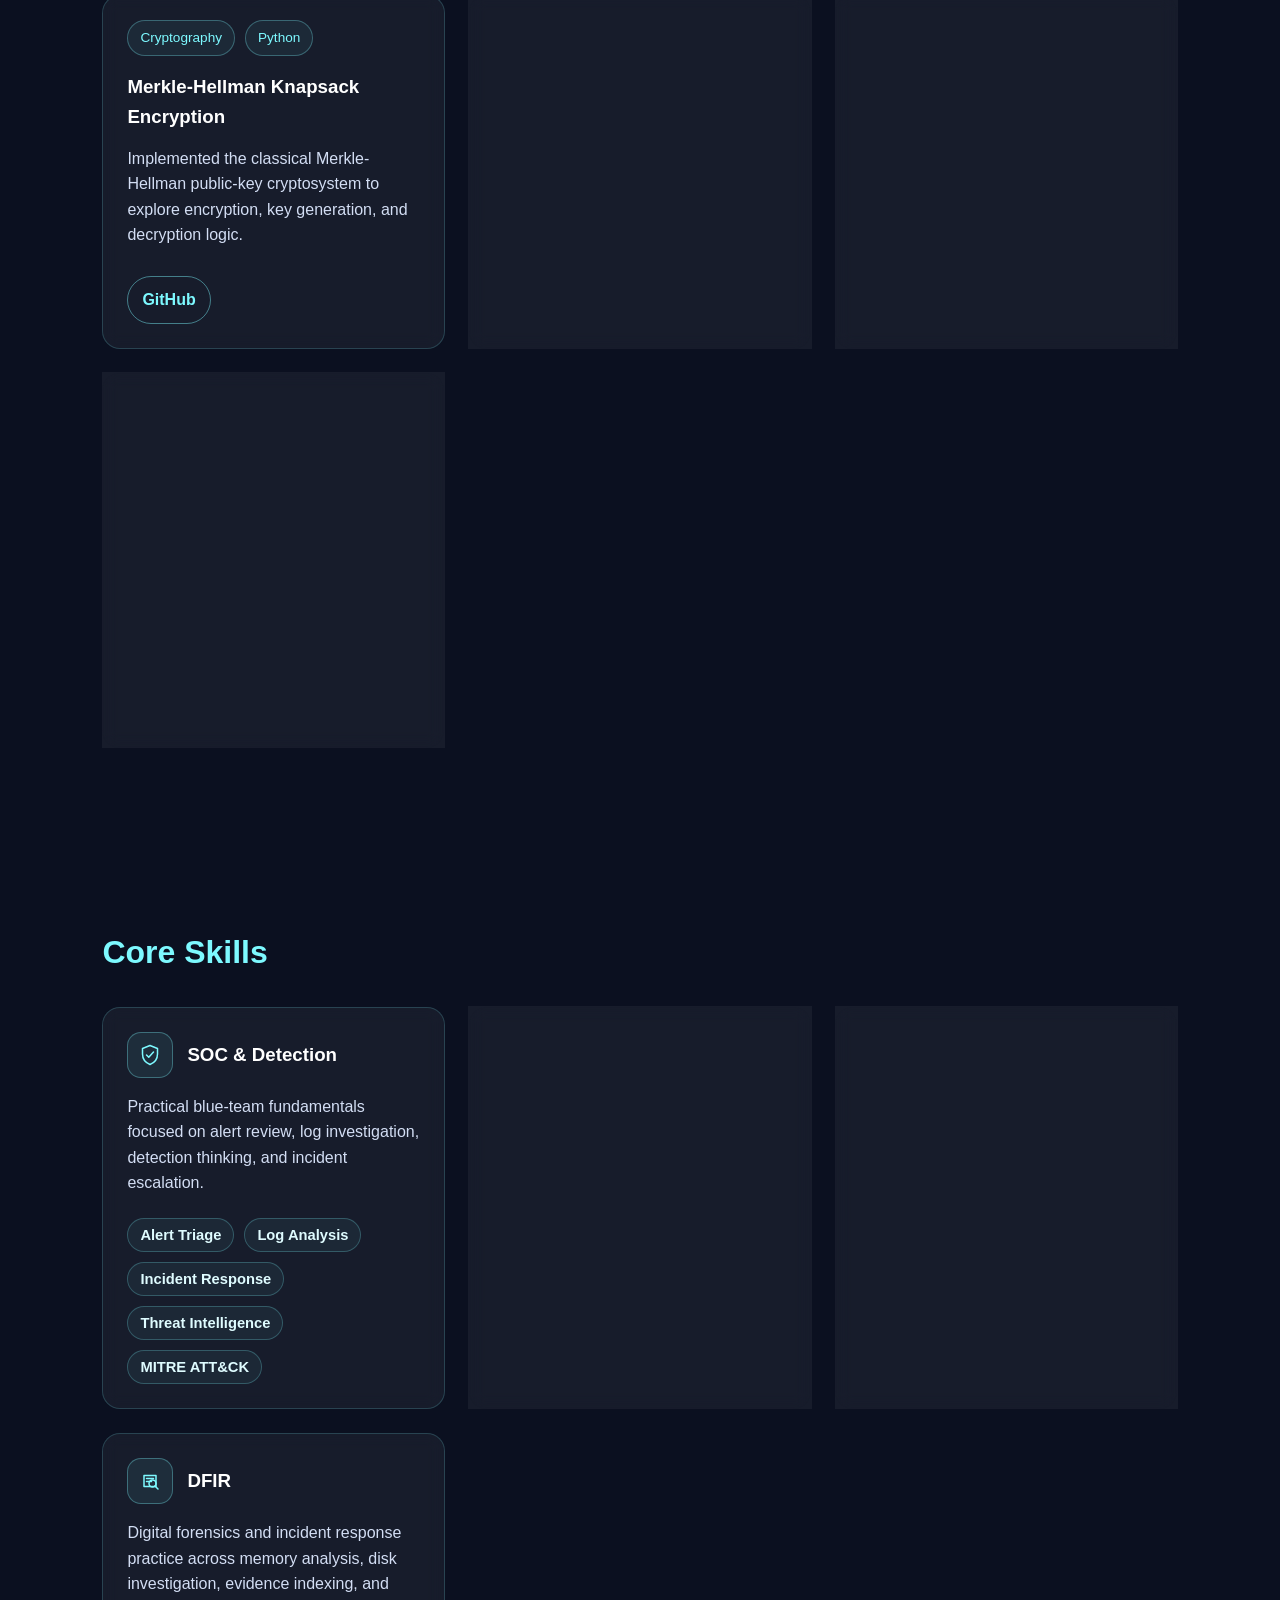
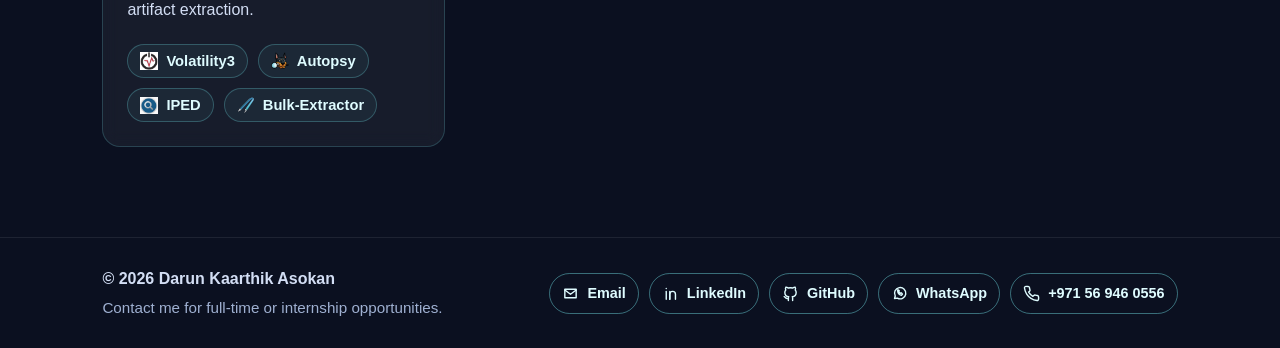
==== commit 0b31044a: "Update index.html Removed Git tool chip from the skills section." ====
--- a/index.html
+++ b/index.html
@@ -308,10 +308,6 @@
             <span class="tool-chip icon-chip">
               <img src="assets/images/tools/Windows 11.svg" alt="" onerror="this.style.display='none'">
               Windows
-            </span>
-            <span class="tool-chip icon-chip">
-              <img src="assets/images/tools/git.svg" alt="">
-              Git
             </span>
           </div>
         </div>
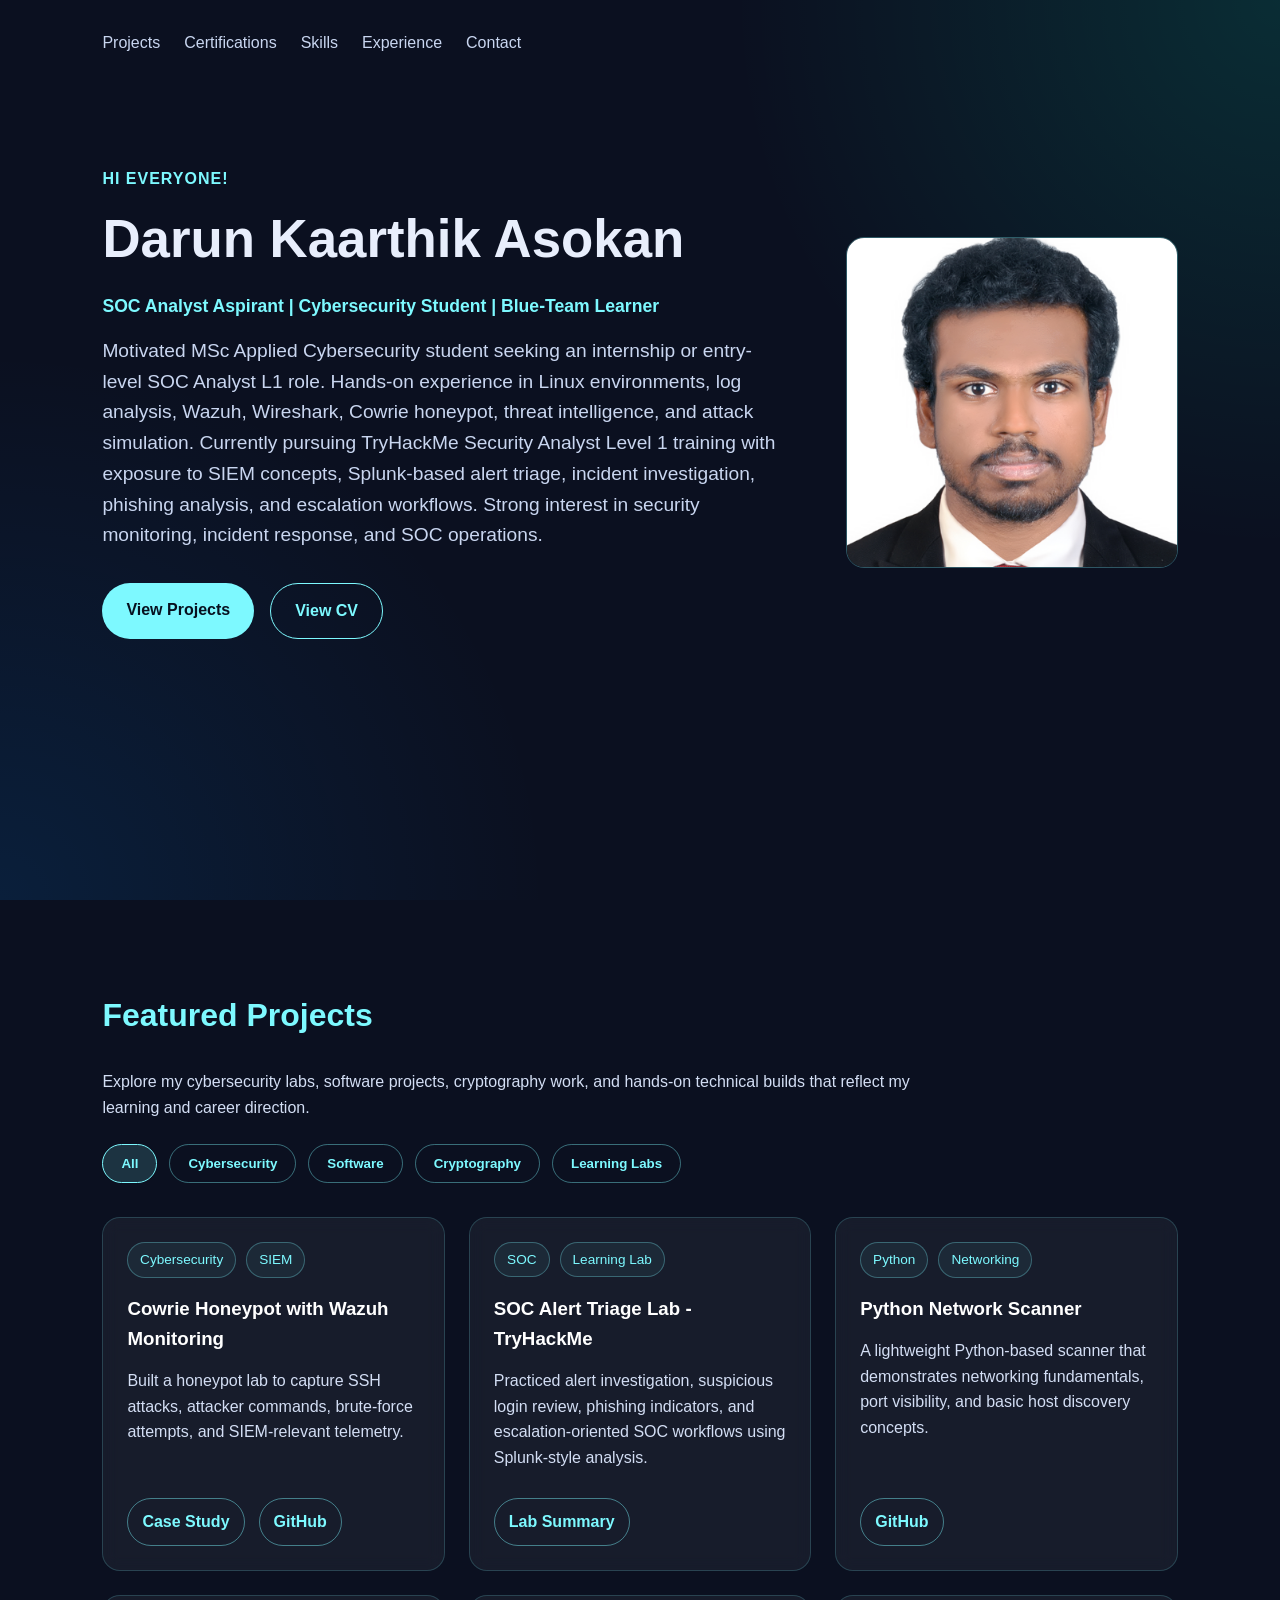
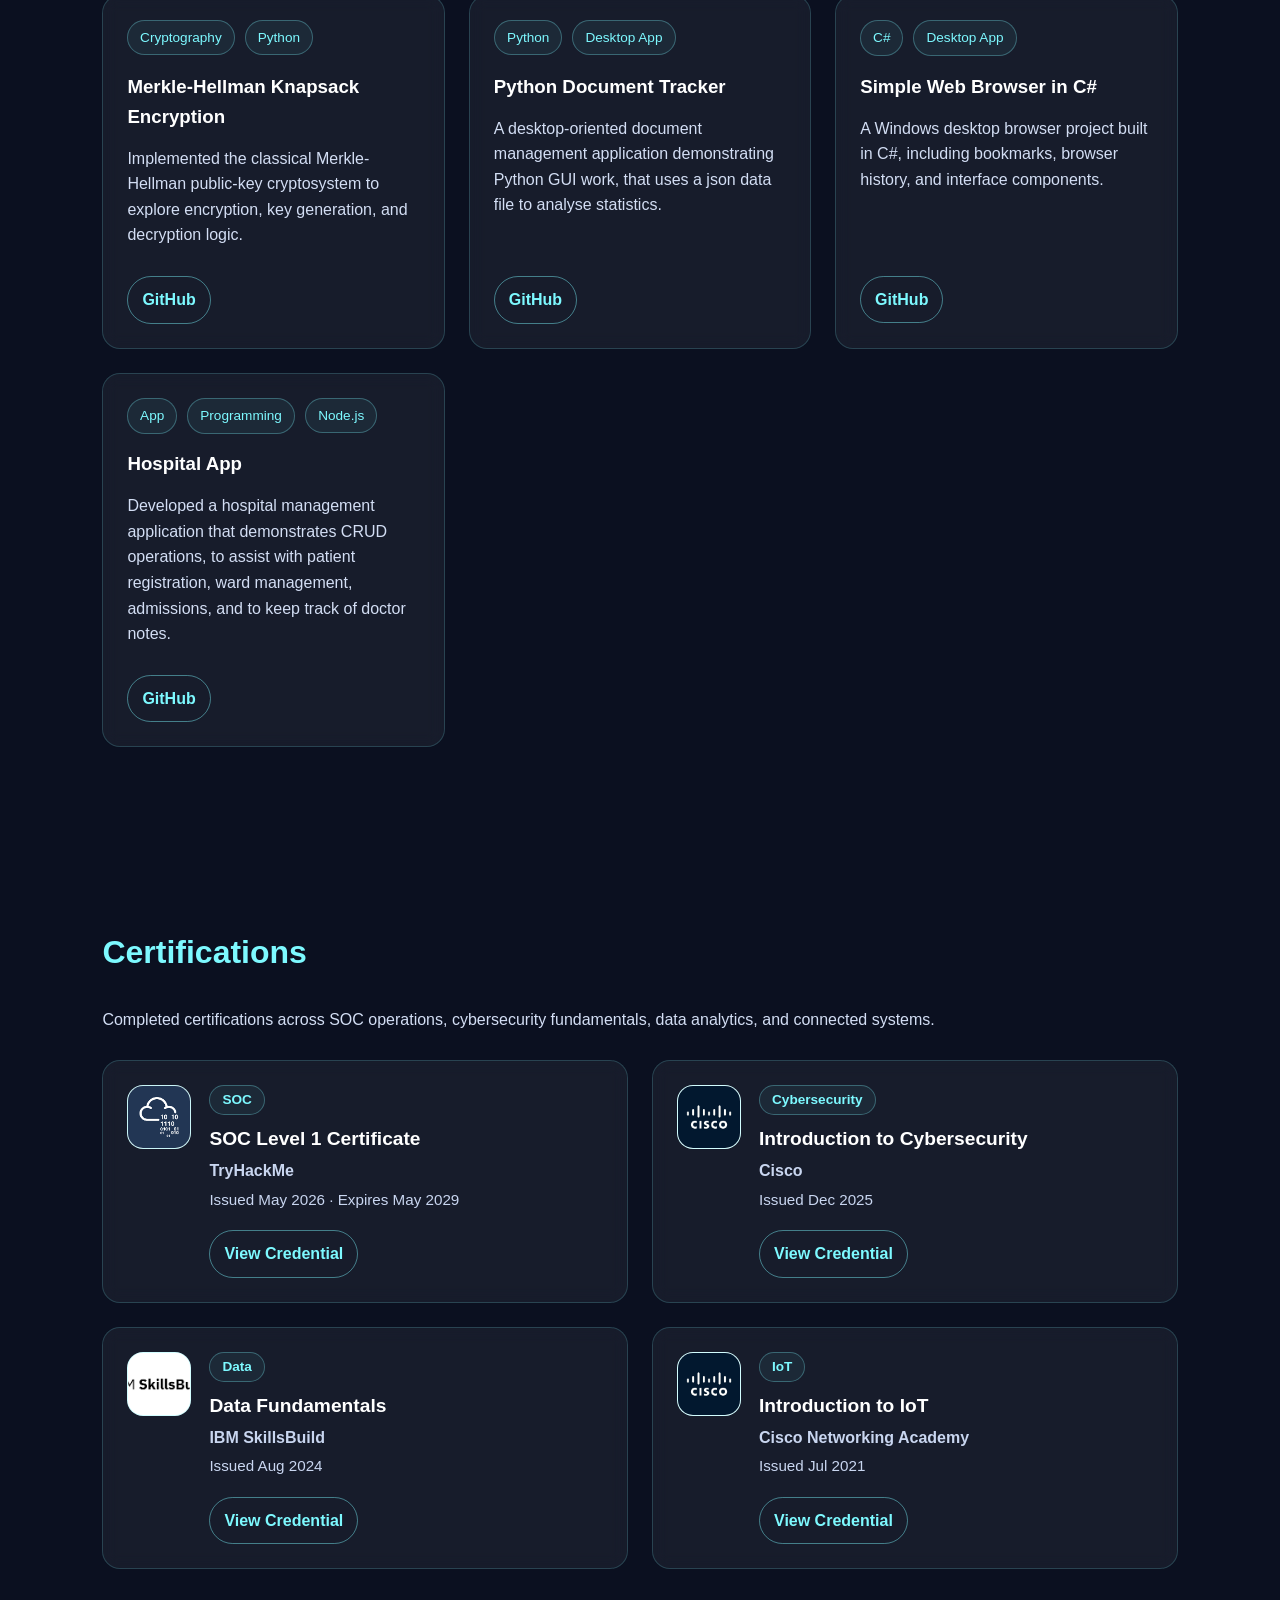
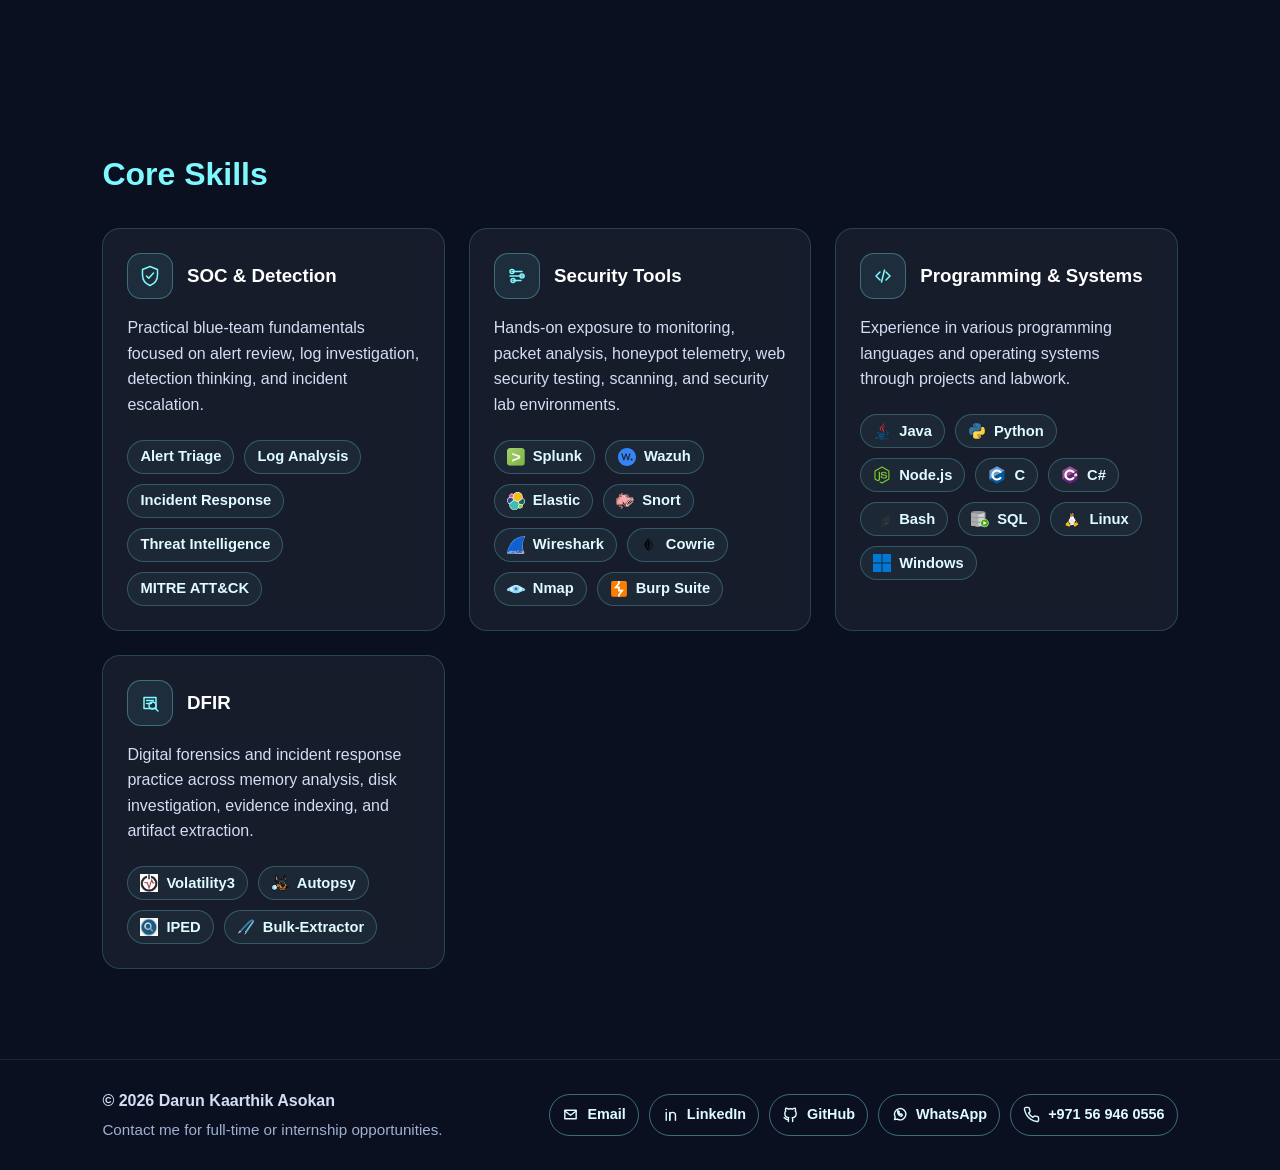
==== commit bf75798d: "added certifications" ====
--- a/index.html
+++ b/index.html
@@ -13,6 +13,7 @@
       <!-- <div class="logo">Darun Kaarthik Asokan</div> -->
       <div class="nav-links">
         <a href="#projects">Projects</a>
+        <a href="#certifications">Certifications</a>
         <a href="#skills">Skills</a>
         <a href="experience.html">Experience</a>
         <a href="#contact">Contact</a>
@@ -179,6 +180,70 @@
           </div>
         </article>
 
+      </div>
+    </section>
+
+    <section id="certifications" class="section">
+      <div class="certifications-header">
+        <h2>Certifications</h2>
+        <p class="section-intro">
+          Completed certifications across SOC operations, cybersecurity fundamentals,
+          data analytics, and connected systems.
+        </p>
+      </div>
+
+      <div class="certification-grid">
+        <article class="certification-card">
+          <div class="certification-logo">
+            <img src="assets/images/certification/tryhackme.png" alt="TryHackMe logo">
+          </div>
+          <div class="certification-content">
+            <span class="certification-tag">SOC</span>
+            <h3>SOC Level 1 Certificate</h3>
+            <p class="certification-issuer">TryHackMe</p>
+            <p class="certification-date">Issued May 2026 · Expires May 2029</p>
+            <a class="certification-link" href="https://tryhackme-certificates.s3-eu-west-1.amazonaws.com/THM-ODBYXHSF4L.pdf" aria-label="View SOC Level 1 Certificate credential">View Credential</a>
+          </div>
+        </article>
+
+        <article class="certification-card">
+          <div class="certification-logo cisco">
+            <img src="assets/images/certification/cisco.jpeg" alt="Cisco logo">
+          </div>
+          <div class="certification-content">
+            <span class="certification-tag">Cybersecurity</span>
+            <h3>Introduction to Cybersecurity</h3>
+            <p class="certification-issuer">Cisco</p>
+            <p class="certification-date">Issued Dec 2025</p>
+            <a class="certification-link" href="https://www.credly.com/badges/c3d6d17d-d394-4400-b753-a2ed8d58b714/public_url" aria-label="View Introduction to Cybersecurity credential">View Credential</a>
+          </div>
+        </article>
+
+        <article class="certification-card">
+          <div class="certification-logo ibm">
+            <img src="assets/images/certification/IBMskillsbuild.png" alt="IBM SkillsBuild logo">
+          </div>
+          <div class="certification-content">
+            <span class="certification-tag">Data</span>
+            <h3>Data Fundamentals</h3>
+            <p class="certification-issuer">IBM SkillsBuild</p>
+            <p class="certification-date">Issued Aug 2024</p>
+            <a class="certification-link" href="https://www.credly.com/badges/a7fc8476-39b2-40d1-a474-6dc4a9f407dc/public_url" aria-label="View Data Fundamentals credential">View Credential</a>
+          </div>
+        </article>
+
+        <article class="certification-card">
+          <div class="certification-logo cisco">
+            <img src="assets/images/certification/cisco.jpeg" alt="Cisco Networking Academy logo">
+          </div>
+          <div class="certification-content">
+            <span class="certification-tag">IoT</span>
+            <h3>Introduction to IoT</h3>
+            <p class="certification-issuer">Cisco Networking Academy</p>
+            <p class="certification-date">Issued Jul 2021</p>
+            <a class="certification-link" href="https://www.credly.com/badges/8db339cb-eab2-4e7c-aa29-3b11acf92ed0/public_url" aria-label="View Introduction to IoT credential">View Credential</a>
+          </div>
+        </article>
       </div>
     </section>
 
--- a/assets/css/styles.css
+++ b/assets/css/styles.css
@@ -167,8 +167,10 @@
 }
 
 .projects-header,
+.certifications-header,
 .skills-grid,
-.project-grid {
+.project-grid,
+.certification-grid {
   max-width: 1200px;
 }
 
@@ -184,7 +186,8 @@
 }
 
 .project-grid,
-.skills-grid {
+.skills-grid,
+.certification-grid {
   display: grid;
   gap: 24px;
   margin-top: 28px;
@@ -200,8 +203,14 @@
   grid-template-columns: repeat(auto-fit, minmax(260px, 1fr));
 }
 
+.certification-grid {
+  align-items: stretch;
+  grid-template-columns: repeat(2, minmax(0, 1fr));
+}
+
 .project-card,
-.skill-box {
+.skill-box,
+.certification-card {
   background: rgba(255, 255, 255, 0.05);
   border: 1px solid rgba(125, 249, 255, 0.18);
   border-radius: 18px;
@@ -209,9 +218,110 @@
   backdrop-filter: blur(8px);
 }
 
+.project-card,
+.certification-card {
+  display: flex;
+}
+
 .project-card {
-  display: flex;
   flex-direction: column;
+}
+
+.certification-card {
+  align-items: flex-start;
+  gap: 18px;
+  transition: border-color 0.25s ease, box-shadow 0.25s ease, transform 0.25s ease;
+}
+
+.certification-card:hover {
+  border-color: rgba(125, 249, 255, 0.42);
+  box-shadow: 0 16px 36px rgba(0, 0, 0, 0.24), 0 0 24px rgba(125, 249, 255, 0.08);
+  transform: translateY(-5px);
+}
+
+.certification-logo {
+  display: grid;
+  place-items: center;
+  width: 64px;
+  height: 64px;
+  flex: 0 0 64px;
+  border: 1px solid rgba(125, 249, 255, 0.34);
+  border-radius: 16px;
+  overflow: hidden;
+  background: rgba(255, 255, 255, 0.95);
+}
+
+.certification-logo.cisco {
+  background: #ffffff;
+}
+
+.certification-logo.ibm {
+  background: #ffffff;
+}
+
+.certification-logo img {
+  display: block;
+  width: 100%;
+  height: 100%;
+  object-fit: cover;
+}
+
+.certification-content {
+  min-width: 0;
+}
+
+.certification-tag {
+  display: inline-flex;
+  align-items: center;
+  min-height: 30px;
+  padding: 6px 12px;
+  margin-bottom: 12px;
+  border: 1px solid rgba(125, 249, 255, 0.3);
+  border-radius: 999px;
+  background: rgba(125, 249, 255, 0.06);
+  color: #7df9ff;
+  font-size: 0.85rem;
+  font-weight: bold;
+  line-height: 1;
+}
+
+.certification-card h3 {
+  color: #ffffff;
+  font-size: 1.2rem;
+  line-height: 1.3;
+  margin-bottom: 6px;
+}
+
+.certification-card .certification-issuer,
+.certification-card .certification-date {
+  color: #c9d6f0;
+}
+
+.certification-card .certification-issuer {
+  font-weight: bold;
+}
+
+.certification-card .certification-date {
+  margin-top: 4px;
+  font-size: 0.95rem;
+}
+
+.certification-link {
+  display: inline-block;
+  margin-top: 18px;
+  padding: 10px 14px;
+  border: 1px solid rgba(125, 249, 255, 0.45);
+  border-radius: 999px;
+  color: #7df9ff;
+  font-weight: bold;
+  transition: background 0.25s ease, border-color 0.25s ease, color 0.25s ease;
+}
+
+.certification-link:hover,
+.certification-link:focus-visible {
+  background: rgba(125, 249, 255, 0.12);
+  border-color: #7df9ff;
+  color: #ffffff;
 }
 
 .skill-box {
@@ -296,7 +406,7 @@
   display: flex;
   flex-wrap: wrap;
   gap: 10px;
-  margin-top: auto;
+  margin-top: 0;
 }
 
 .tool-chip {
@@ -443,6 +553,14 @@
     justify-content: center;
   }
 
+  .certification-grid {
+    grid-template-columns: 1fr;
+  }
+
+  .certification-card {
+    gap: 16px;
+  }
+
   footer {
     align-items: flex-start;
     flex-direction: column;
@@ -541,7 +659,7 @@
     width: 100%;
     height: 100%;
     display: block;
-    object-fit: contain;
+    object-fit: cover;
     background: rgba(255, 255, 255, 0.03);
     border-radius: 18px;
     border: 1px solid rgba(125, 249, 255, 0.16);
@@ -609,7 +727,7 @@
     width: 100%;
     height: 100%;
     display: block;
-    object-fit: contain;
+    object-fit: cover;
     background: rgba(255, 255, 255, 0.03);
     border-radius: 18px;
     border: 1px solid rgba(125, 249, 255, 0.16);
@@ -772,6 +890,10 @@
     max-width: 900px;
   }
 
+  .certifications-header {
+    max-width: 900px;
+  }
+
   .section-intro {
     max-width: 850px;
     color: #d3def4;
@@ -825,13 +947,15 @@
 
 @media (prefers-reduced-motion: reduce) {
   .skill-box,
-  .tool-chip {
+  .tool-chip,
+  .certification-card {
     animation: none;
     transition: none;
   }
 
   .skill-box:hover,
-  .tool-chip:hover {
+  .tool-chip:hover,
+  .certification-card:hover {
     transform: none;
   }
 }
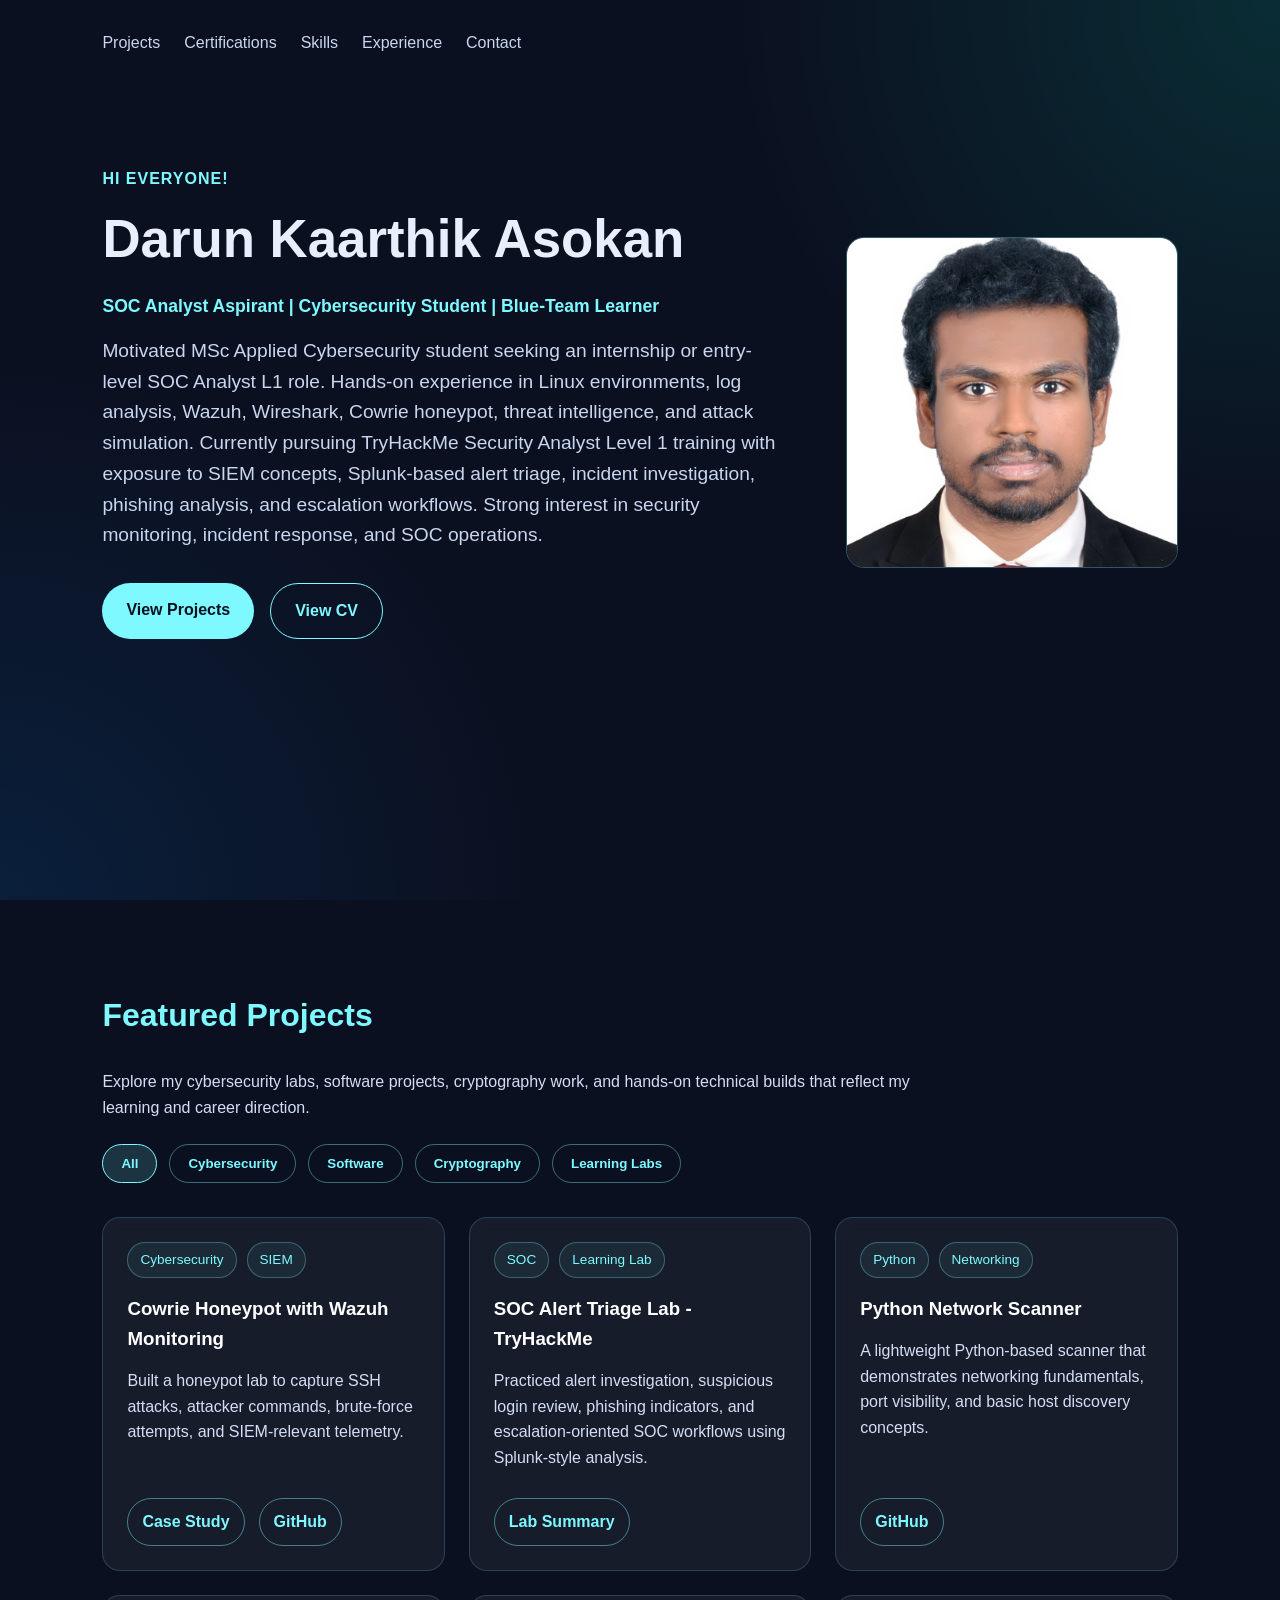
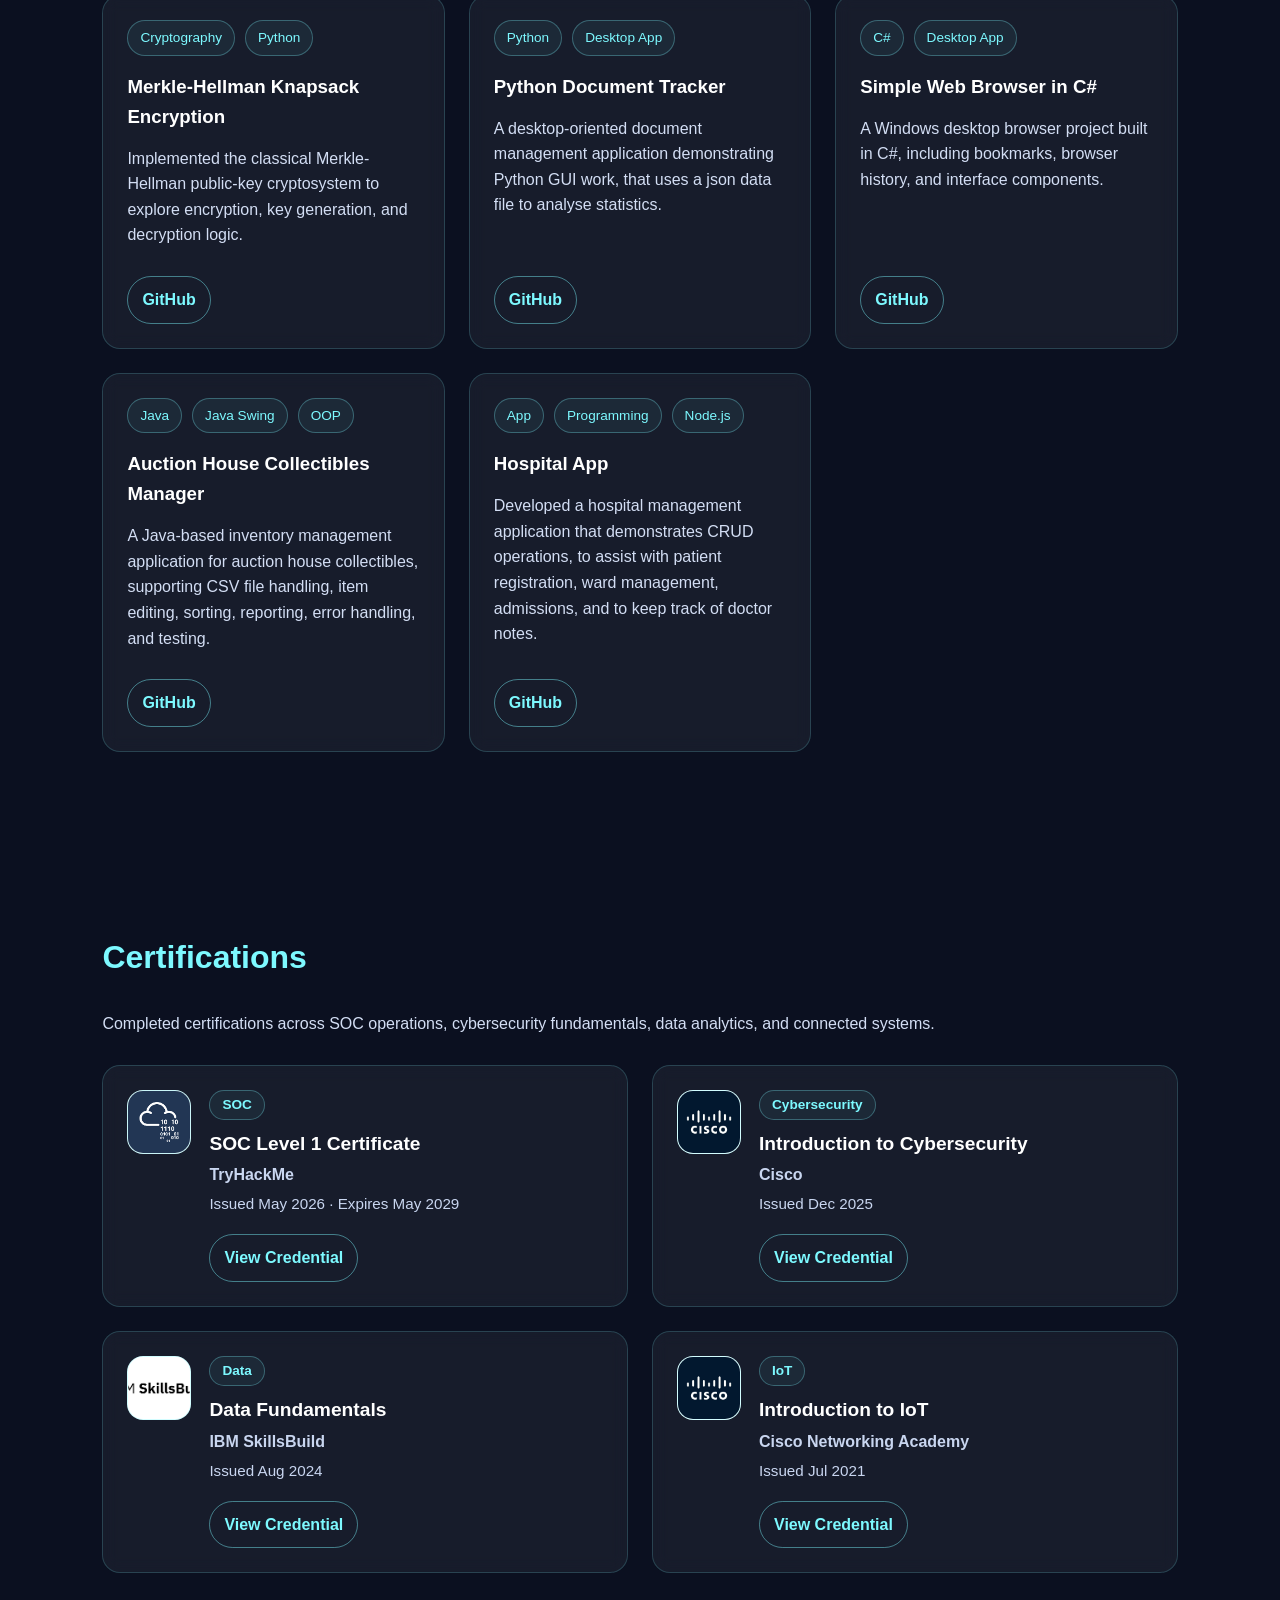
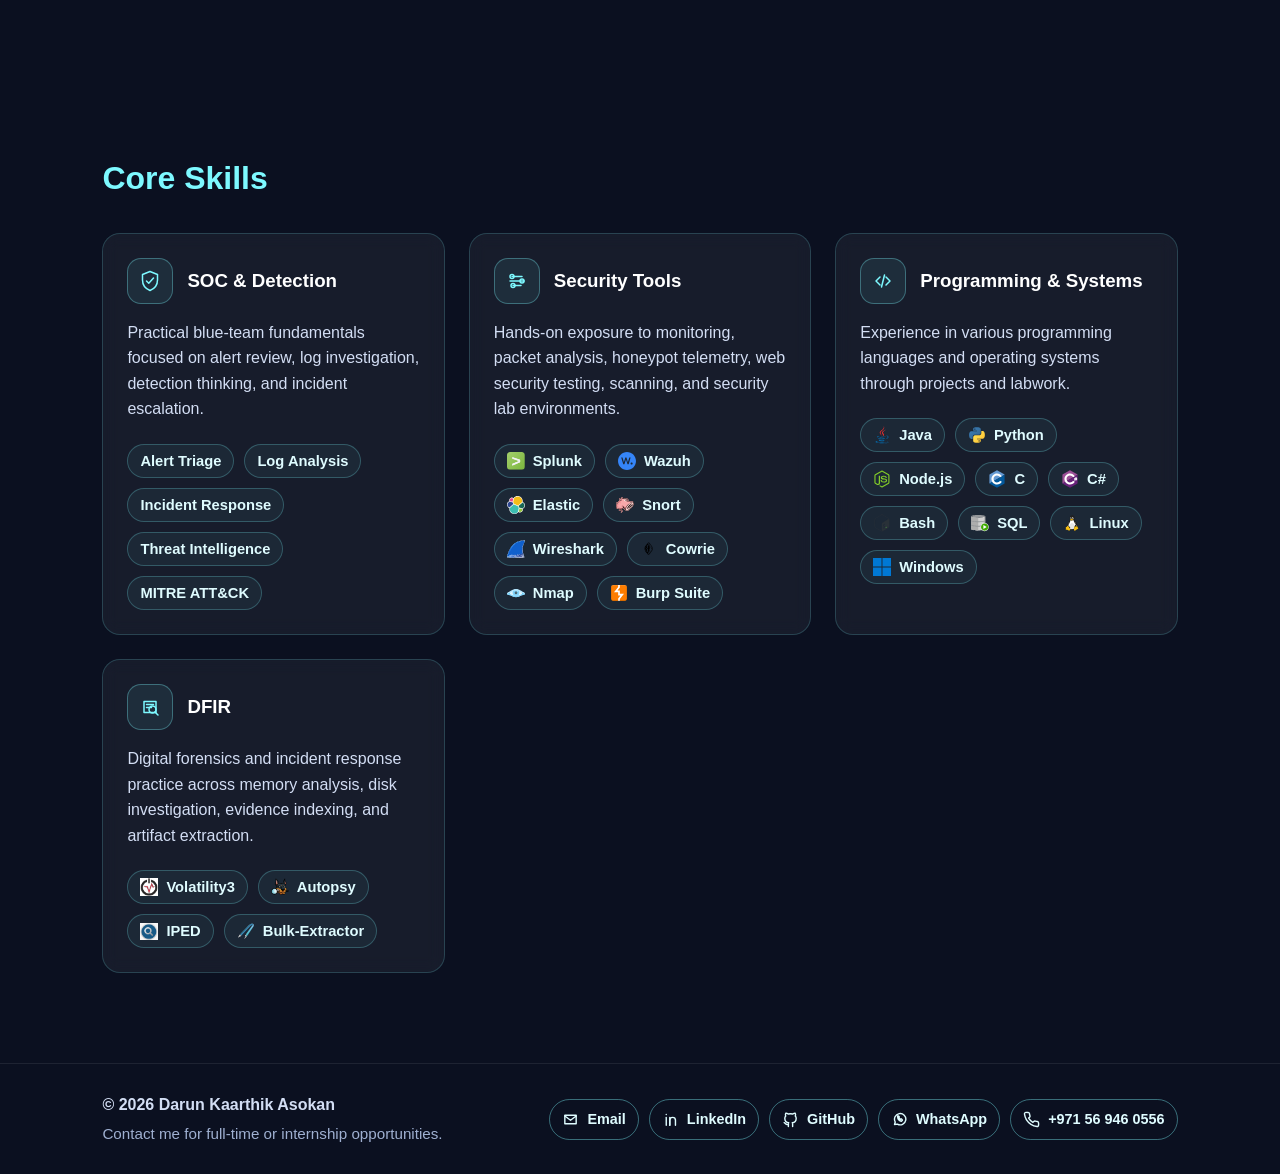
==== commit 0be254f6: "Added Java project" ====
--- a/index.html
+++ b/index.html
@@ -161,6 +161,23 @@
           </p>
           <div class="project-actions">
             <a href="https://github.com/Darun-555/simple-web-browser-csharp" target="_blank" rel="noopener noreferrer">GitHub</a>
+          </div>
+        </article>
+        
+        <article class="project-card filter-item" data-category="software">
+          <div class="project-badges">
+            <span>Java</span>
+            <span>Java Swing</span>
+            <span>OOP</span>
+          </div>
+          <h3>Auction House Collectibles Manager</h3>
+          <p>
+            A Java-based inventory management application for auction house collectibles,
+            supporting CSV file handling, item editing, sorting, reporting, error handling,
+            and testing.
+          </p>
+          <div class="project-actions">
+            <a href="https://github.com/Darun-555/Auction-House-Manager" target="_blank" rel="noopener noreferrer">GitHub</a>
           </div>
         </article>
 
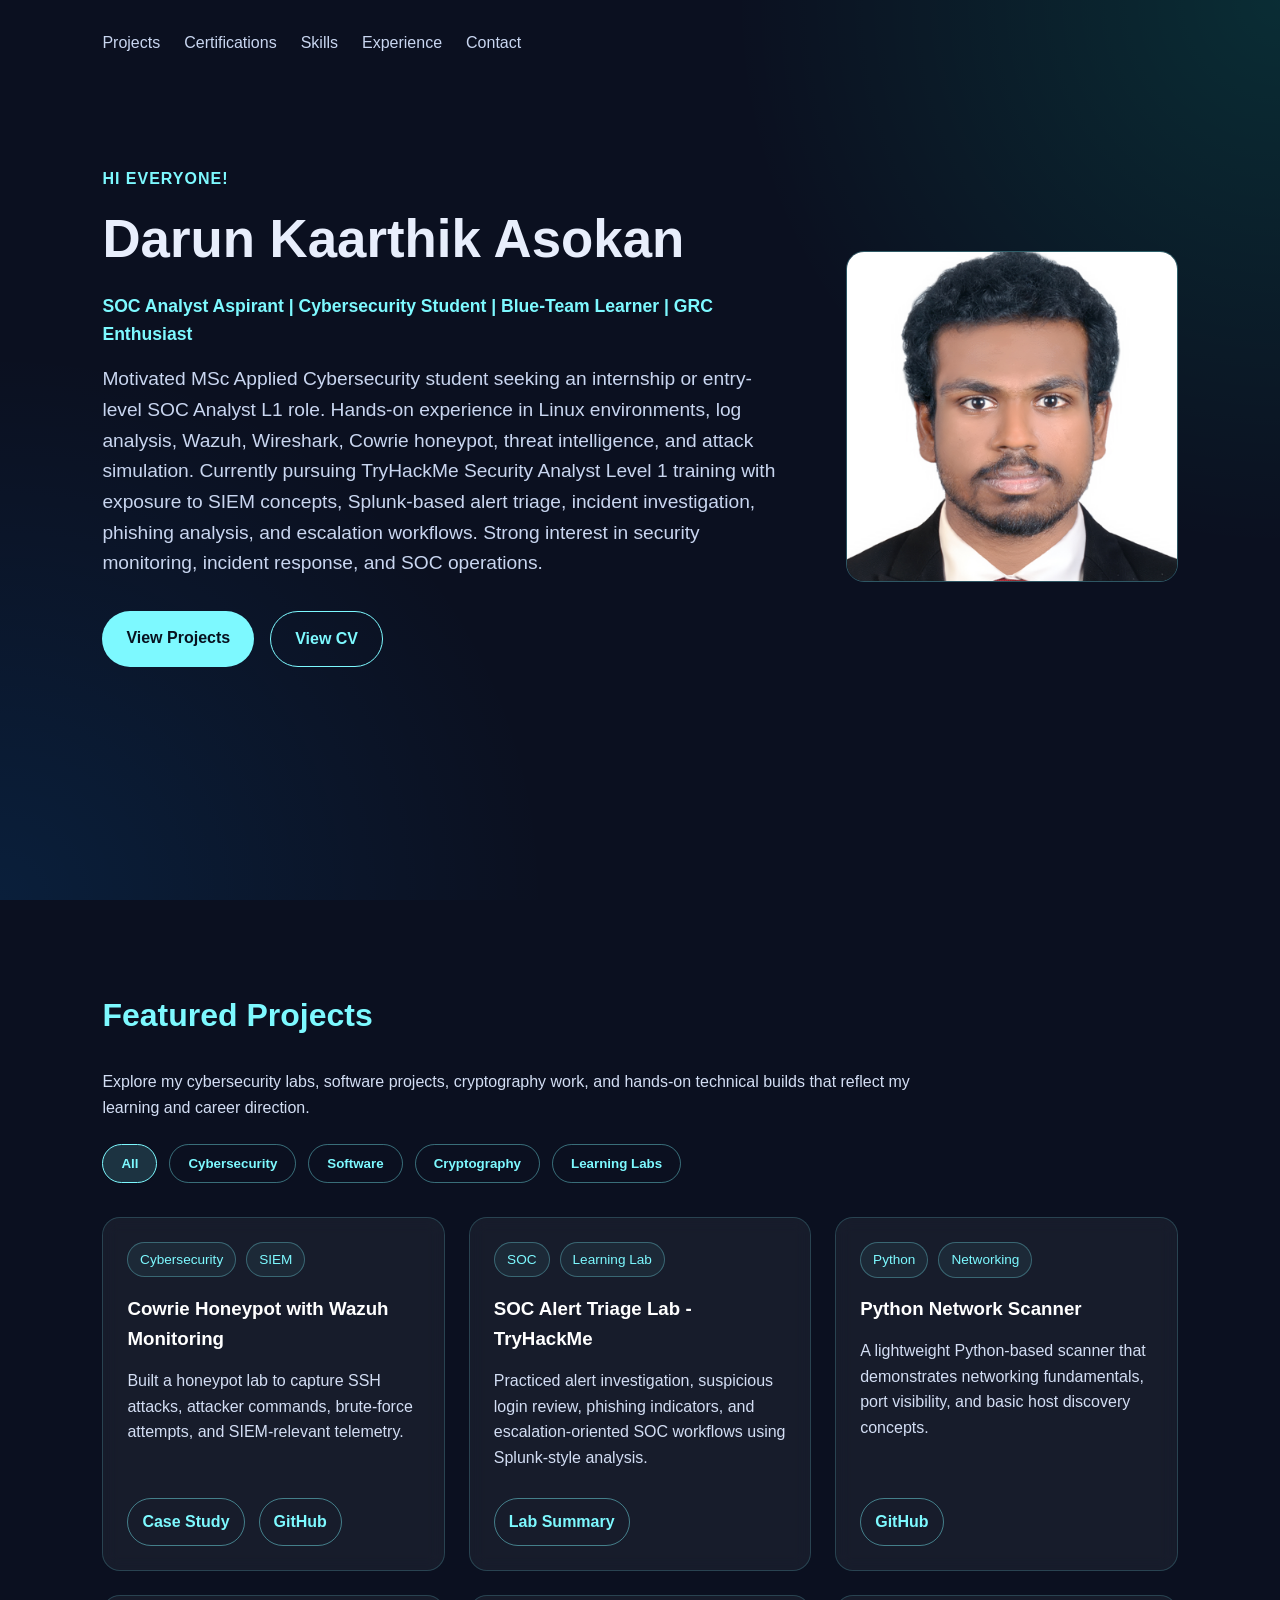
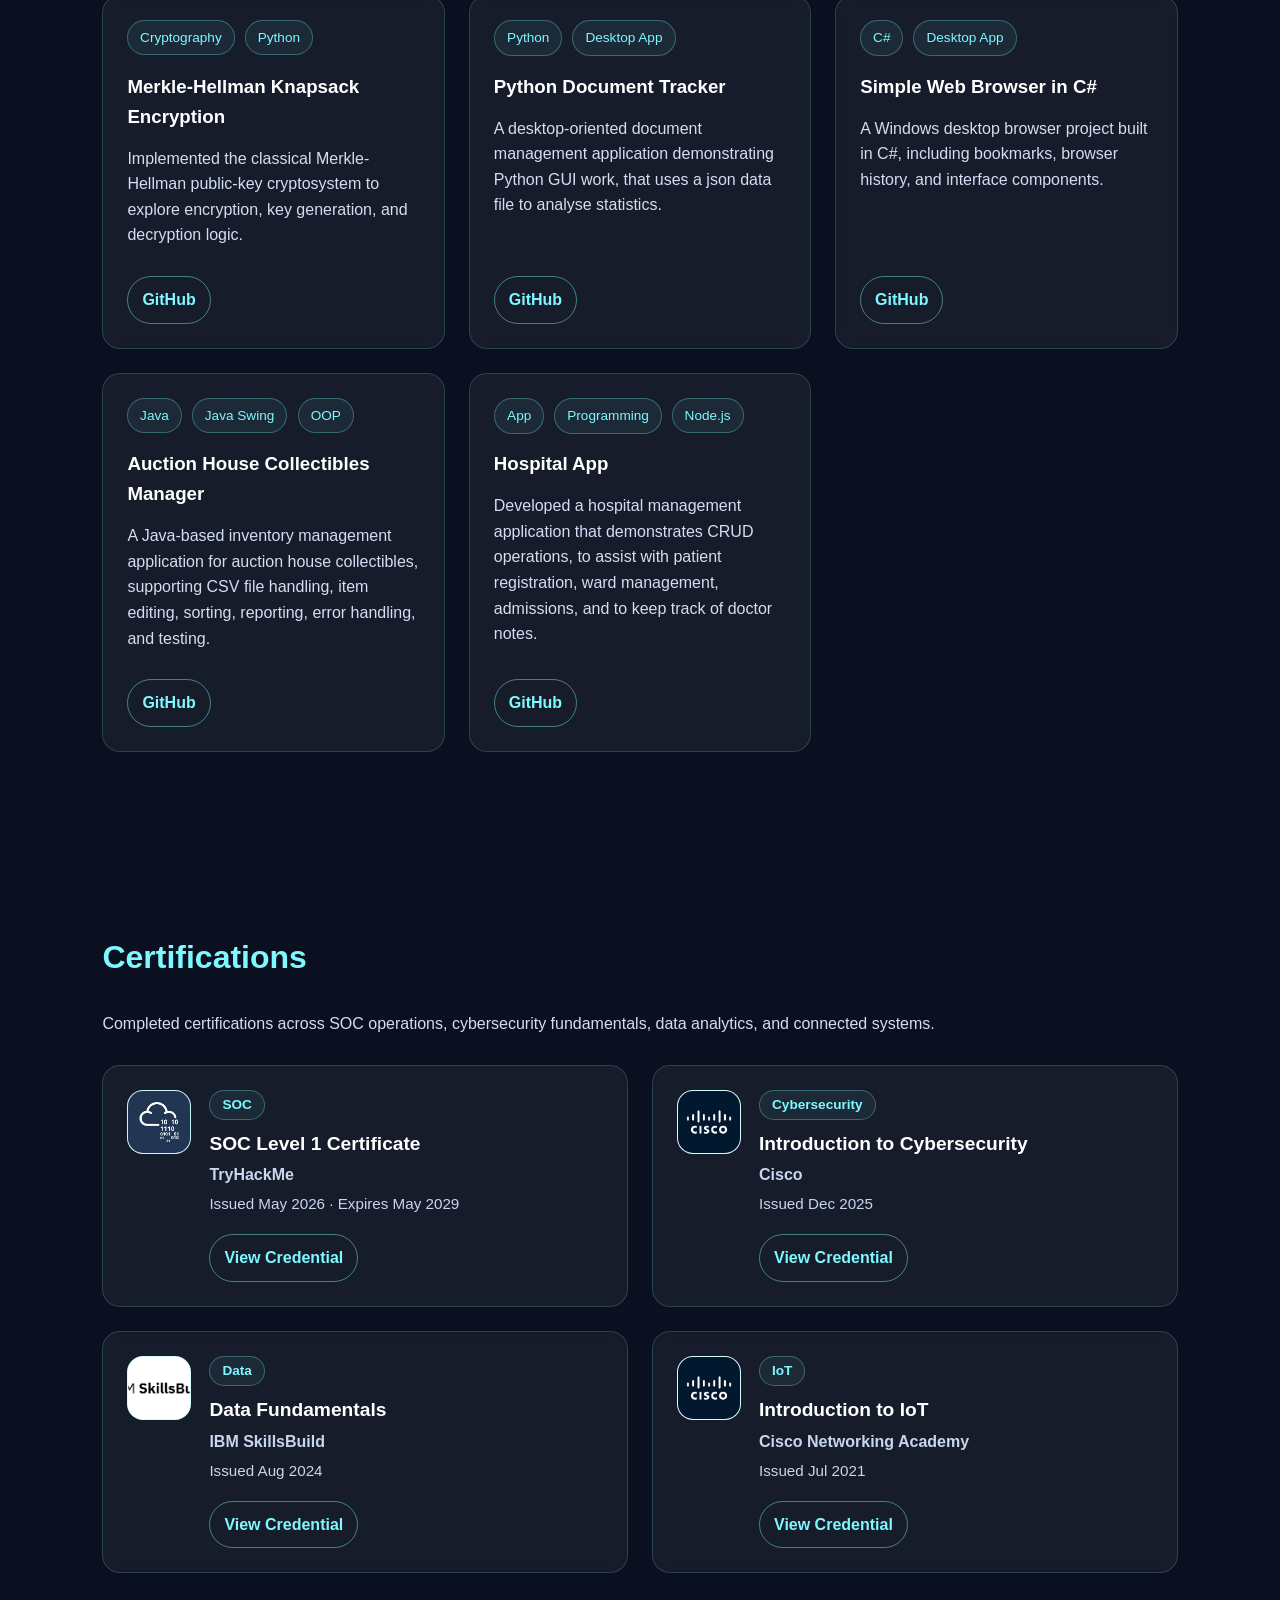
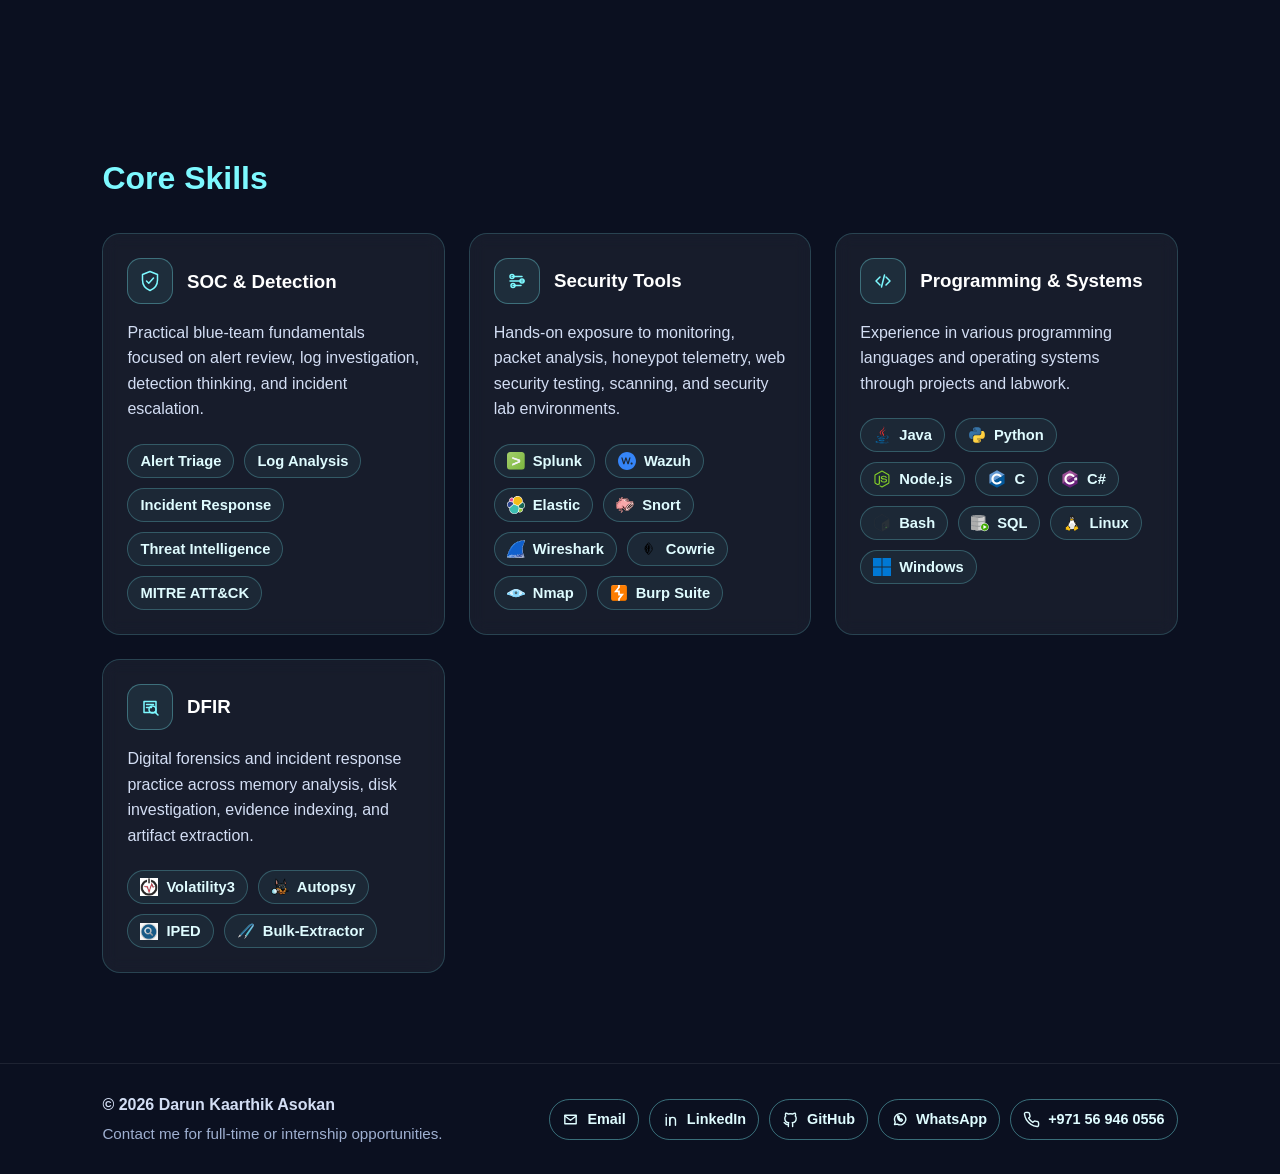
==== commit 26821b62: "updated CV" ====
--- a/index.html
+++ b/index.html
@@ -29,7 +29,7 @@
         </h1>
 
         <p class="hero-title">
-          SOC Analyst Aspirant | Cybersecurity Student | Blue-Team Learner
+          SOC Analyst Aspirant | Cybersecurity Student | Blue-Team Learner | GRC Enthusiast
         </p>
 
         <p class="hero-text">
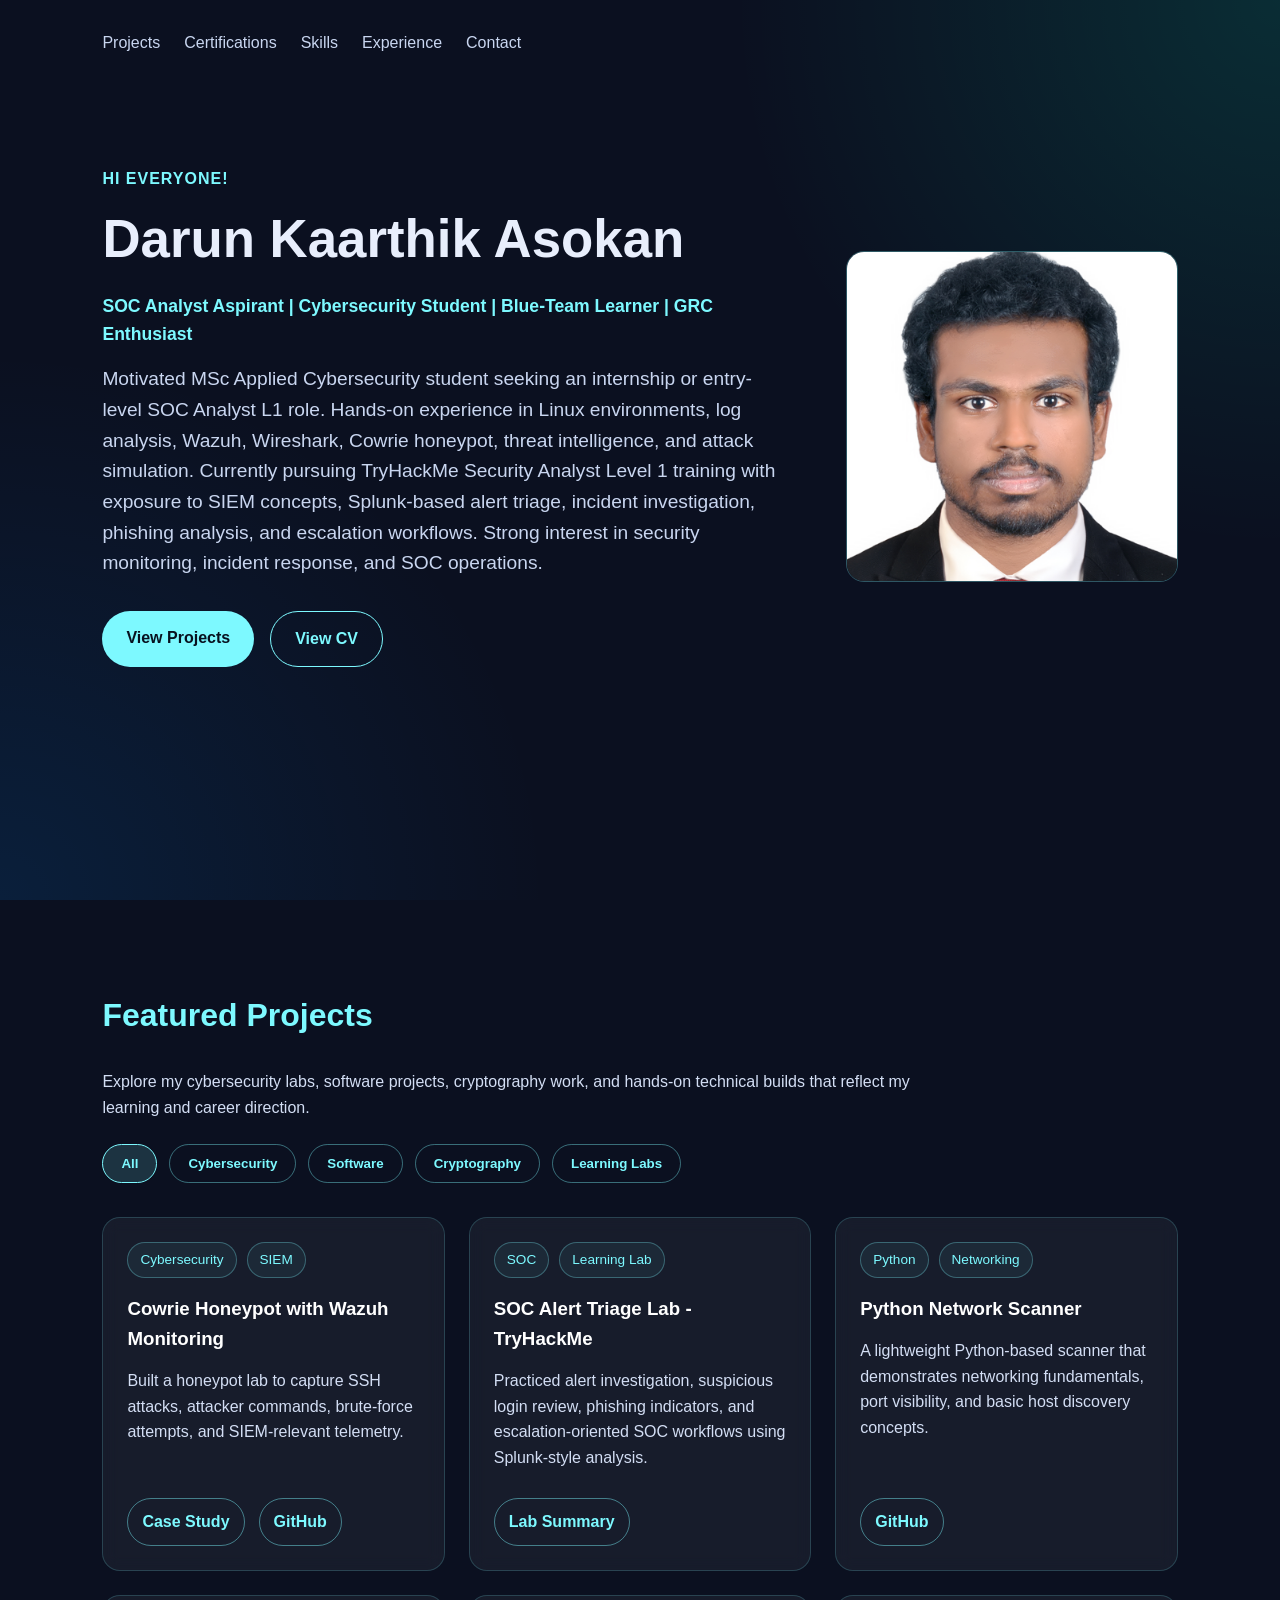
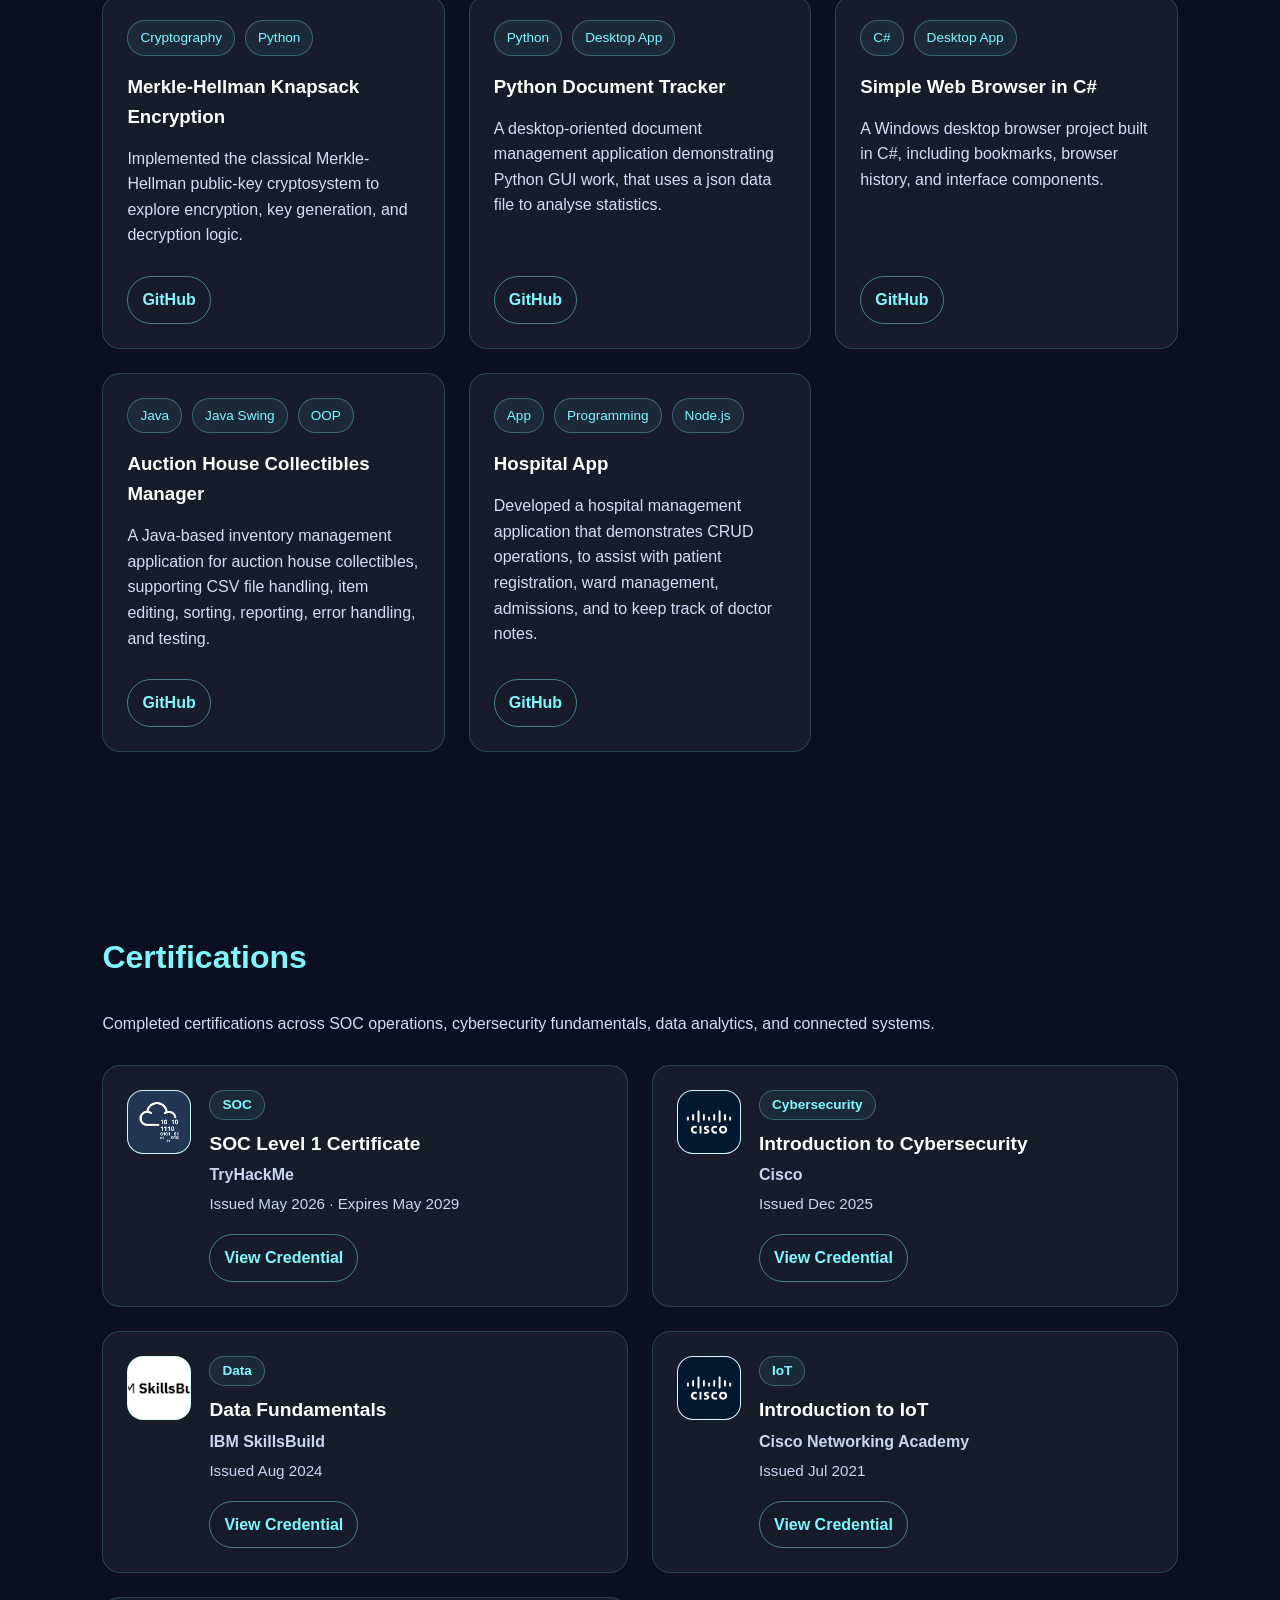
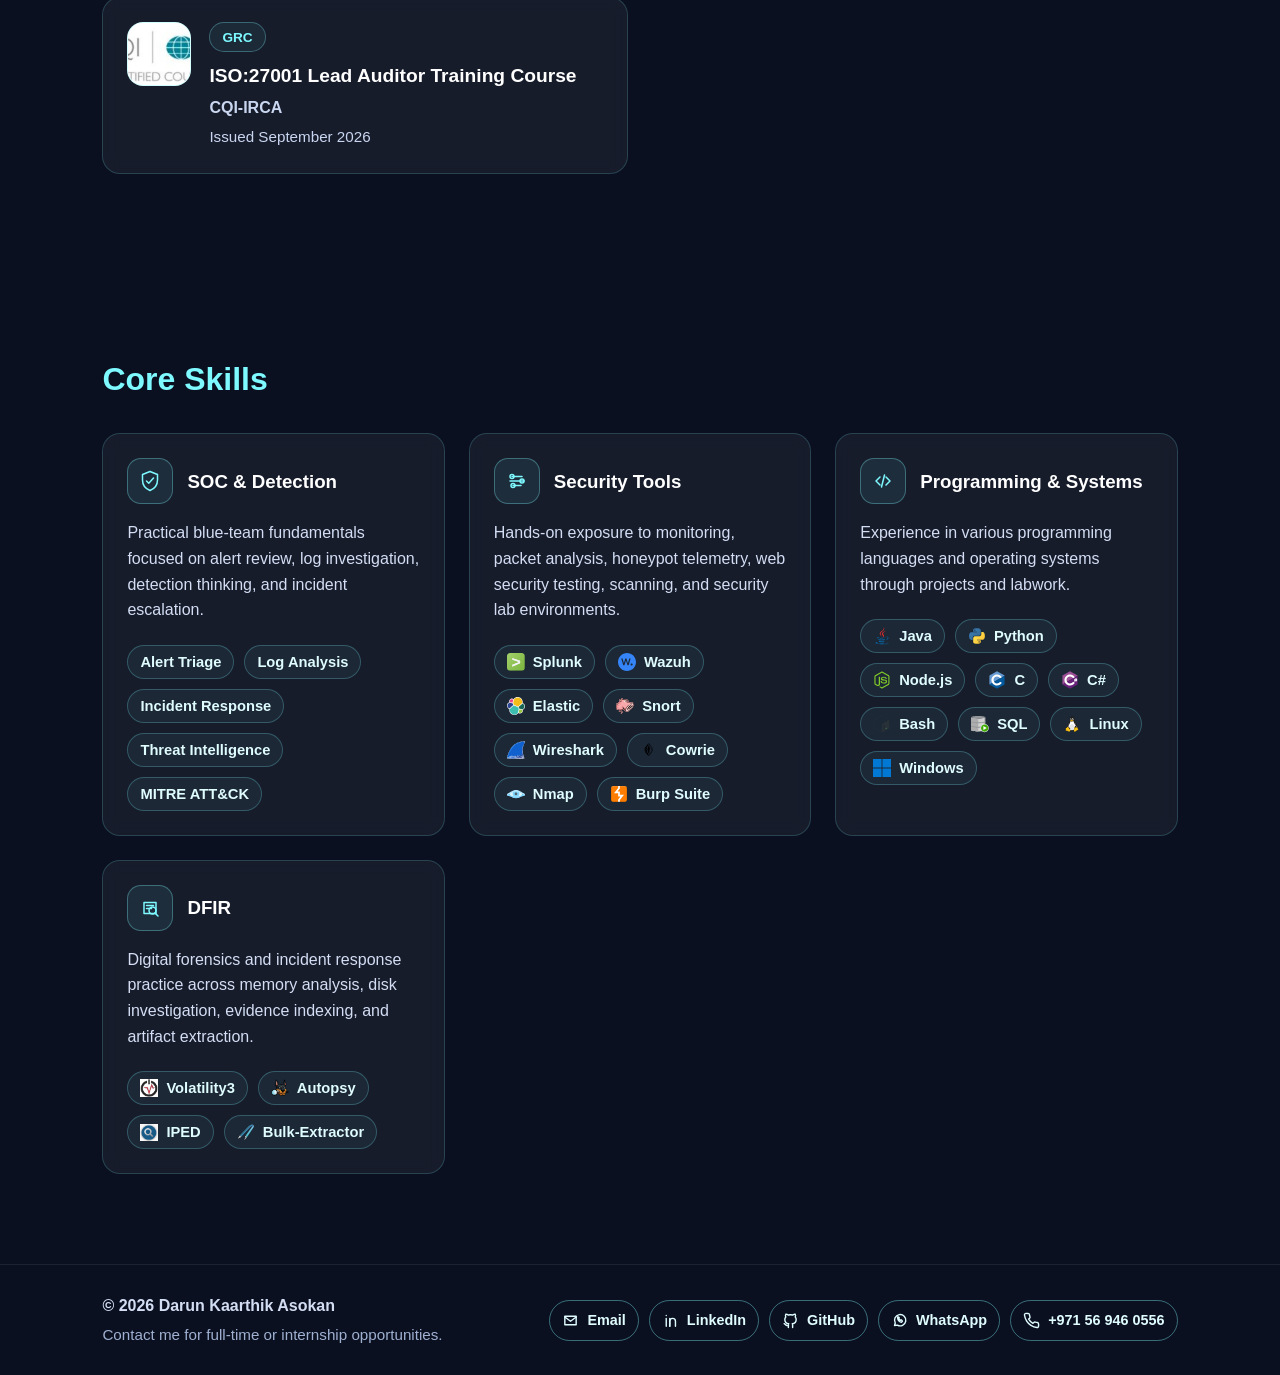
==== commit fb413638: "Added ISO:27001 LA Cert" ====
--- a/index.html
+++ b/index.html
@@ -261,6 +261,18 @@
             <a class="certification-link" href="https://www.credly.com/badges/8db339cb-eab2-4e7c-aa29-3b11acf92ed0/public_url" aria-label="View Introduction to IoT credential">View Credential</a>
           </div>
         </article>
+        
+        <article class="certification-card">
+          <div class="certification-logo cisco">
+            <img src="assets/images/certification/CQI-IRCA.jpg" alt="CQI-IRCA logo">
+          </div>
+          <div class="certification-content">
+            <span class="certification-tag">GRC</span>
+            <h3>ISO:27001 Lead Auditor Training Course</h3>
+            <p class="certification-issuer">CQI-IRCA</p>
+            <p class="certification-date">Issued September 2026</p>
+          </div>
+        </article>  
       </div>
     </section>
 
